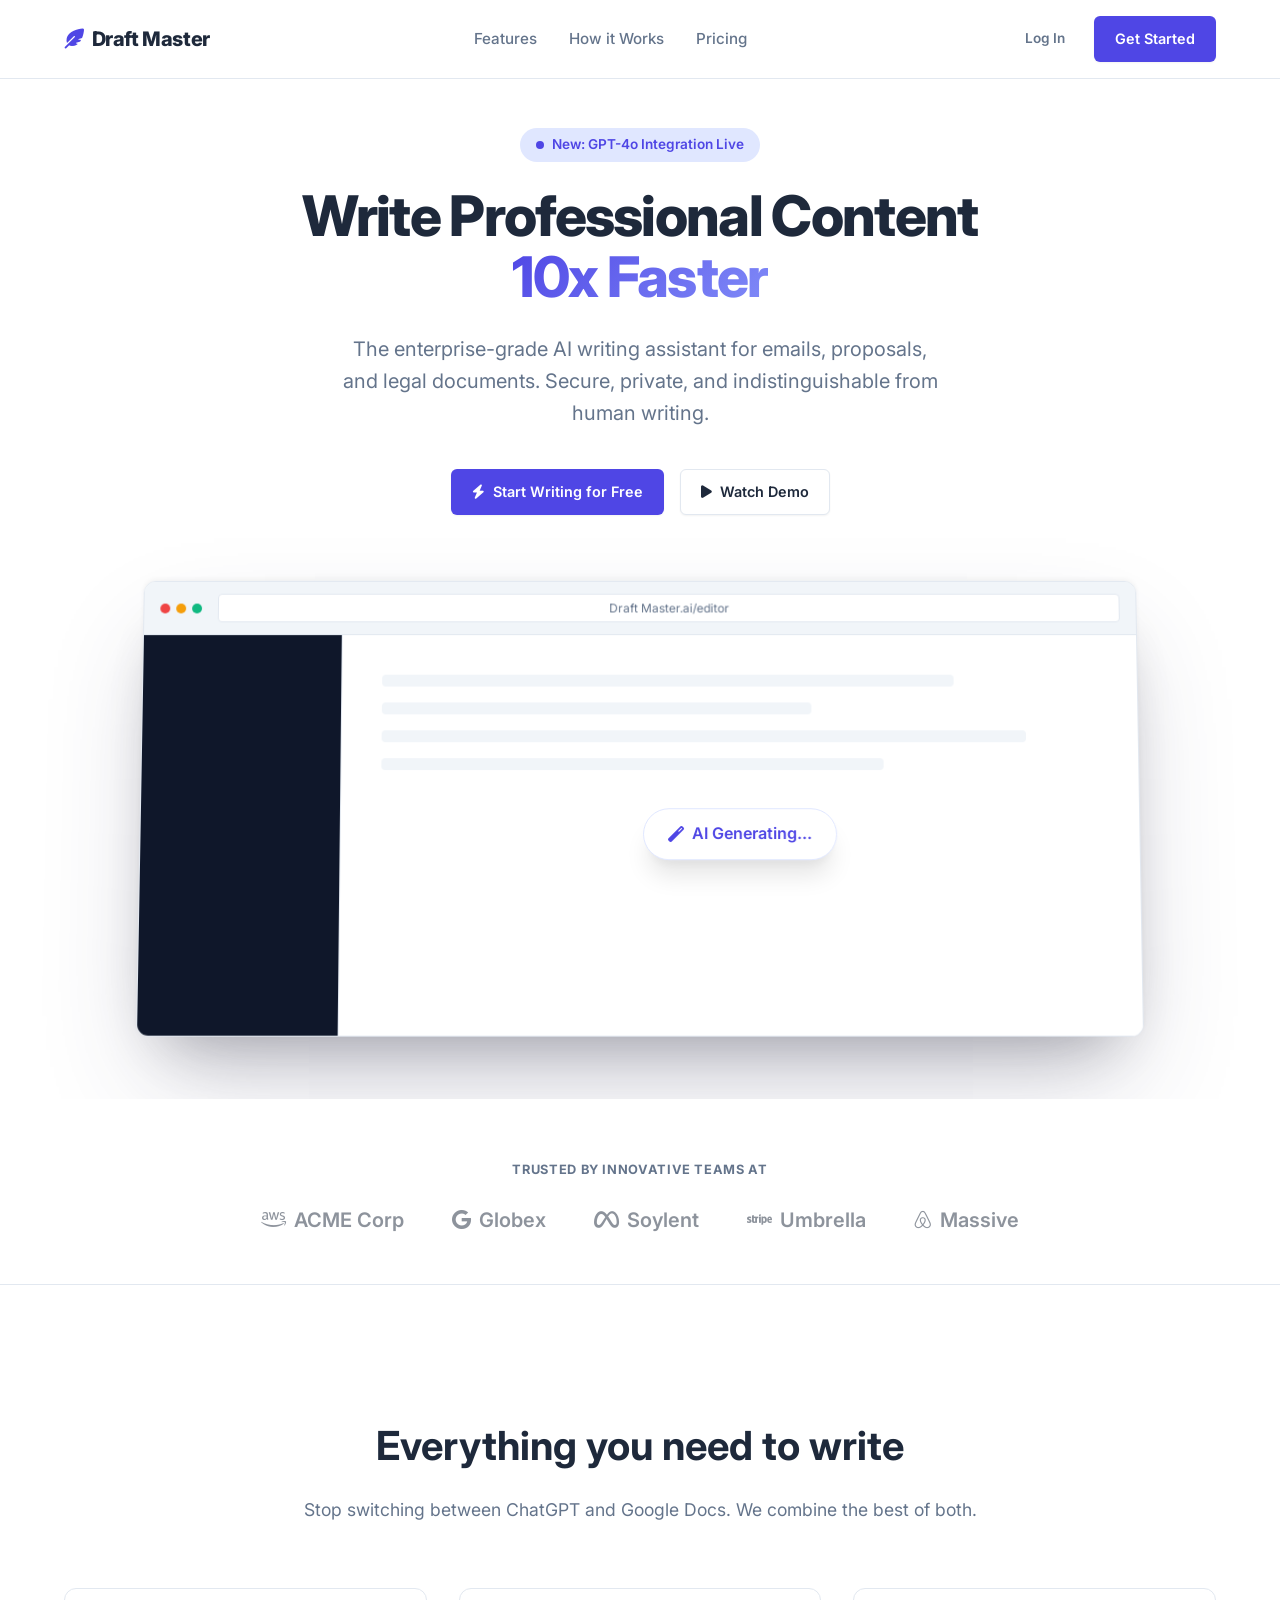
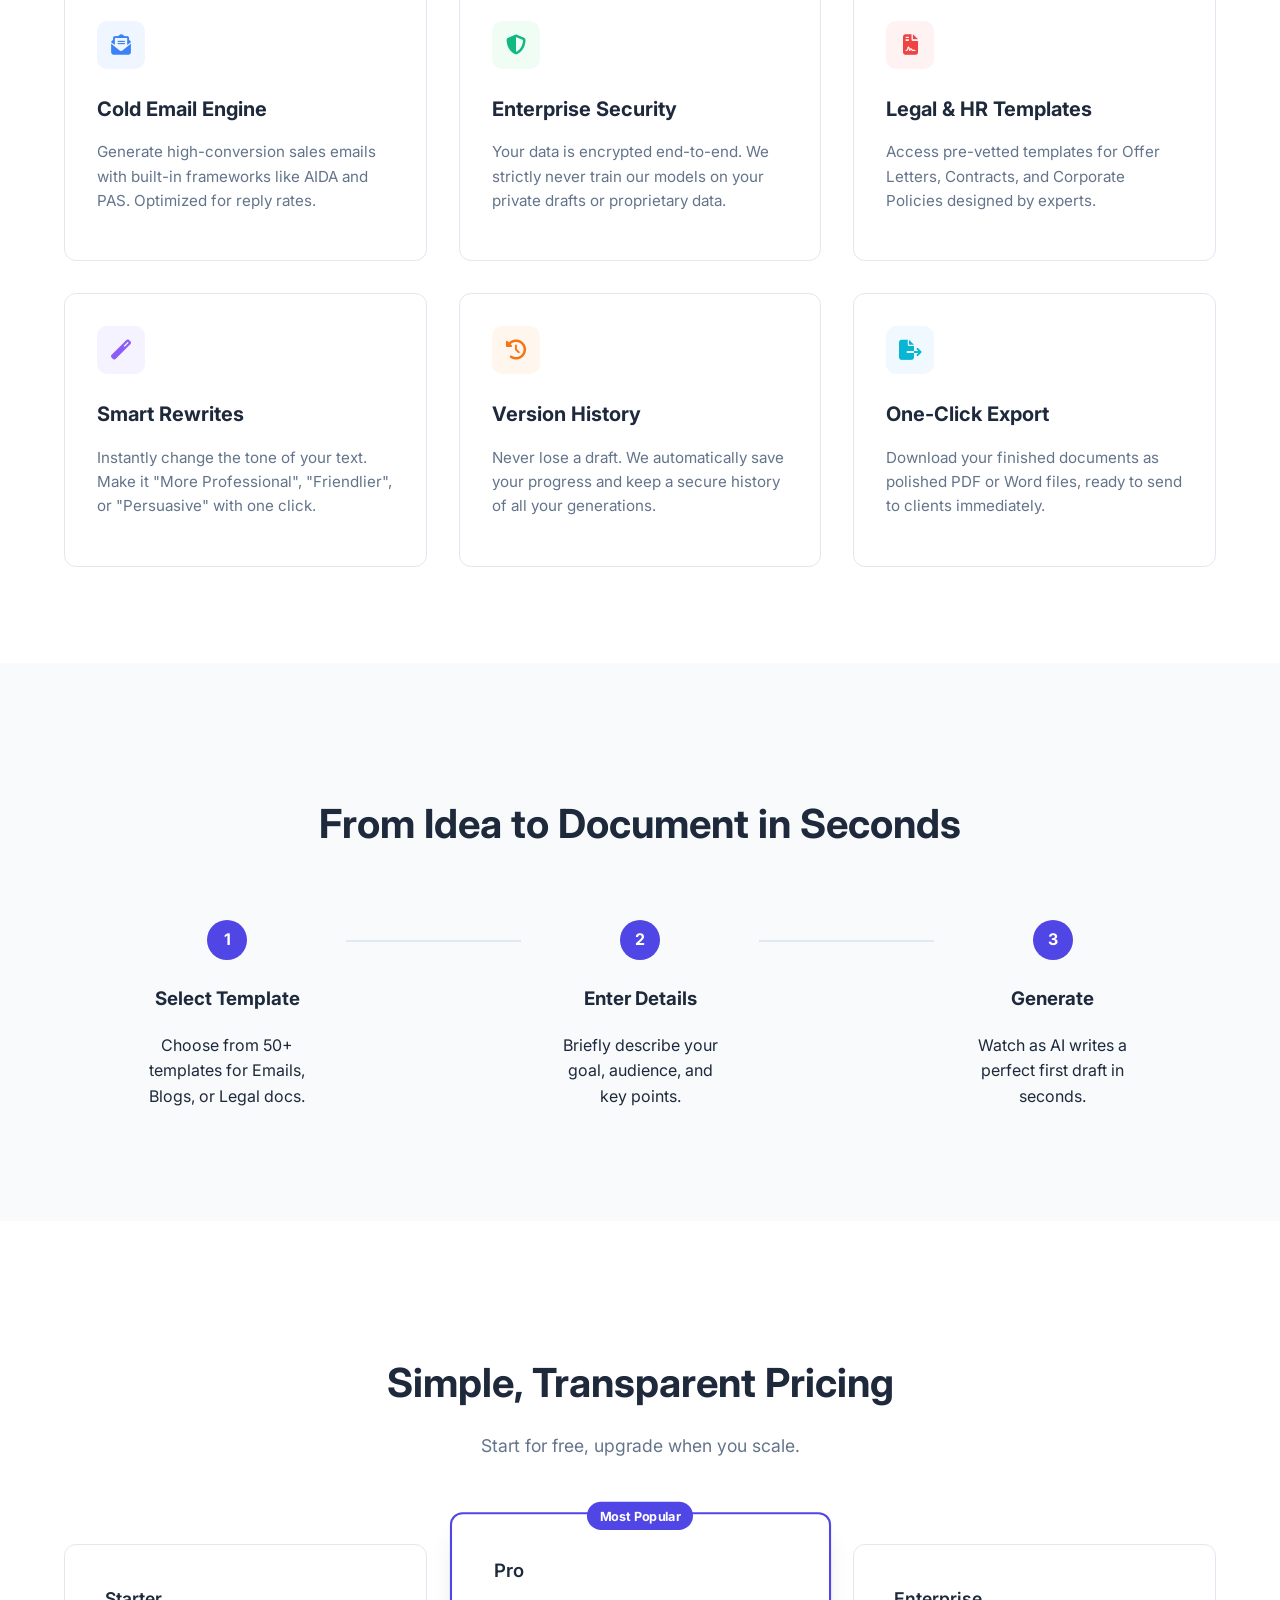
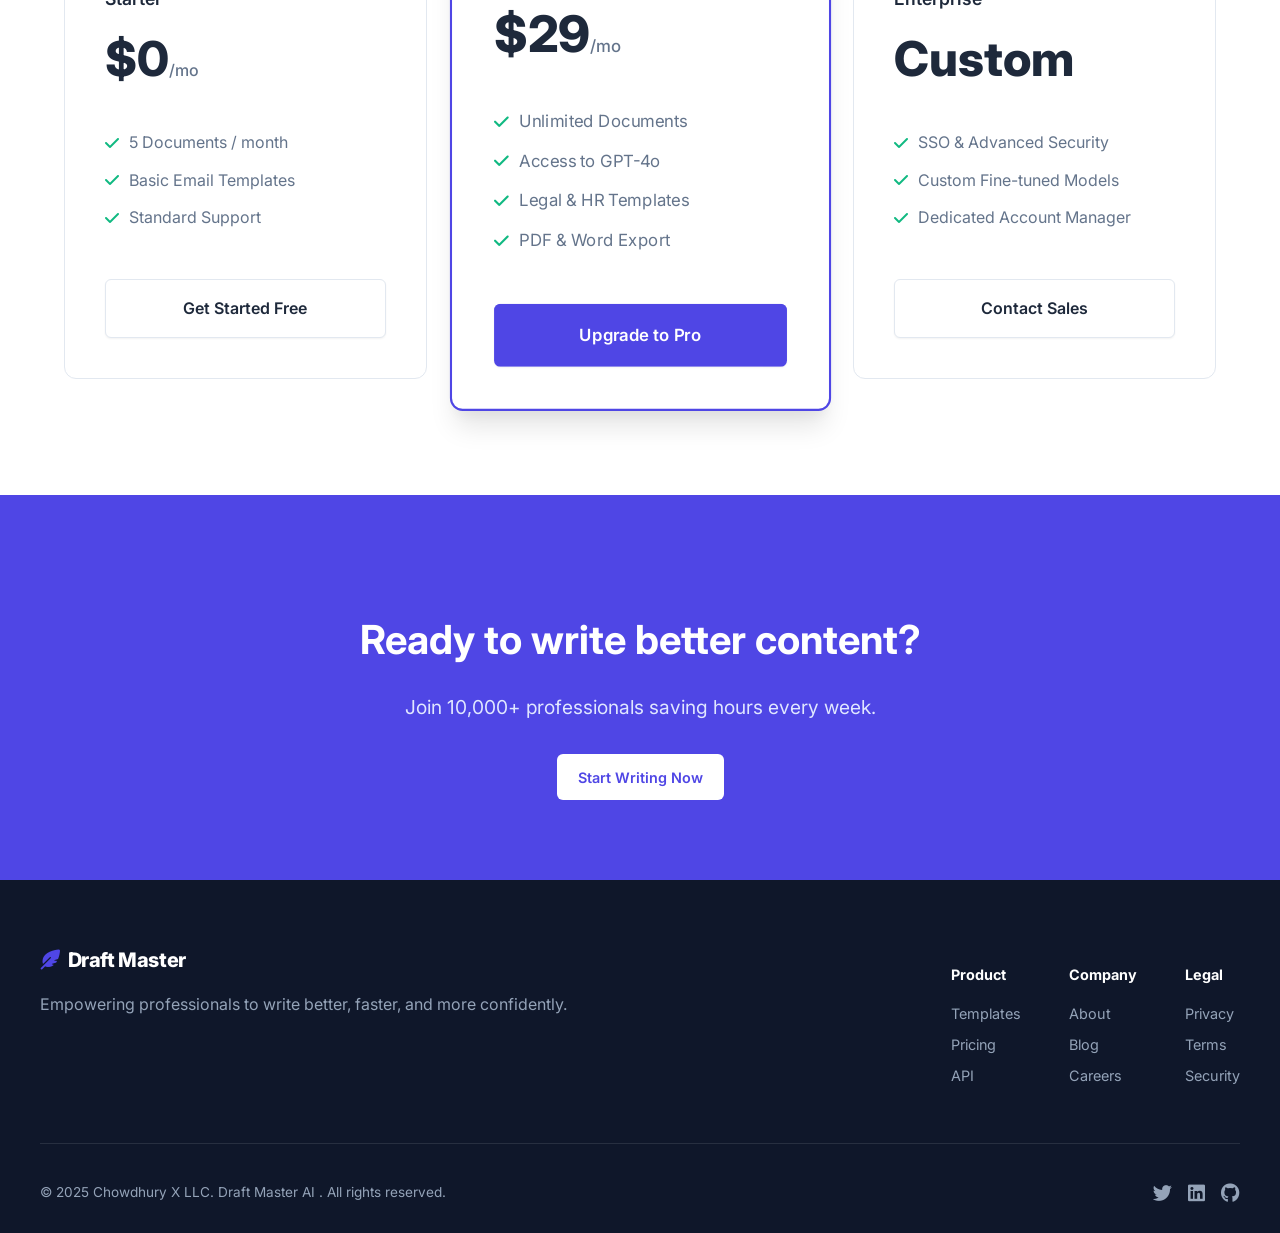
==== templates/index.html @ e2696a57 "intial version" ====
<!DOCTYPE html>
<html lang="en">
<head>
    <meta charset="UTF-8">
    <meta name="viewport" content="width=device-width, initial-scale=1.0">
    <title>Draft Master AI | Enterprise Content Generation</title>
    <!-- Inter Font -->
    <link href="https://fonts.googleapis.com/css2?family=Inter:wght@400;500;600;700;800&display=swap" rel="stylesheet">
    <!-- FontAwesome -->
    <link rel="stylesheet" href="https://cdnjs.cloudflare.com/ajax/libs/font-awesome/6.4.0/css/all.min.css">
    <!-- Custom CSS -->
    <link rel="stylesheet" href="/static/css/style.css">
</head>
<body class="landing-page">
    
    <!-- Navigation -->
    <nav class="landing-nav">
        <div class="nav-container">
            <div class="logo">
                <i class="fas fa-feather-alt"></i> Draft Master
            </div>
            <div class="nav-links hidden-mobile">
                <a href="#features">Features</a>
                <a href="#how-it-works">How it Works</a>
                <a href="#pricing">Pricing</a>
            </div>
            <div class="nav-actions">
                <a href="/login" class="btn btn-ghost">Log In</a>
                <a href="/app" class="btn btn-primary">Get Started</a>
            </div>
        </div>
    </nav>

    <!-- Hero Section -->
    <header class="hero-section">
        <div class="hero-content">
            <div class="hero-badge">
                <span class="badge-dot"></span> New: GPT-4o Integration Live
            </div>
            <h1 class="hero-title">
                Write Professional Content <br>
                <span class="gradient-text">10x Faster</span>
            </h1>
            <p class="hero-subtitle">
                The enterprise-grade AI writing assistant for emails, proposals, and legal documents. Secure, private, and indistinguishable from human writing.
            </p>
            <div class="hero-cta">
                <a href="/app" class="btn btn-primary btn-lg">
                    <i class="fas fa-bolt"></i> Start Writing for Free
                </a>
                <a href="#demo" class="btn btn-secondary btn-lg">
                    <i class="fas fa-play"></i> Watch Demo
                </a>
            </div>
        </div>

        <!-- Simulated Interface Preview -->
        <div class="hero-preview">
            <div class="preview-window">
                <div class="window-header">
                    <div class="dots">
                        <span></span><span></span><span></span>
                    </div>
                    <div class="address-bar">Draft Master.ai/editor</div>
                </div>
                <div class="window-content">
                    <div class="fake-sidebar"></div>
                    <div class="fake-editor">
                        <div class="fake-line width-80"></div>
                        <div class="fake-line width-60"></div>
                        <div class="fake-line width-90"></div>
                        <div class="fake-line width-70"></div>
                        <div class="floating-badge">
                            <i class="fas fa-magic"></i> AI Generating...
                        </div>
                    </div>
                </div>
            </div>
        </div>
    </header>

    <!-- Trusted By -->
    <section class="trusted-section">
        <p>TRUSTED BY INNOVATIVE TEAMS AT</p>
        <div class="logos-grid">
            <span class="logo-item"><i class="fab fa-aws"></i> ACME Corp</span>
            <span class="logo-item"><i class="fab fa-google"></i> Globex</span>
            <span class="logo-item"><i class="fab fa-meta"></i> Soylent</span>
            <span class="logo-item"><i class="fab fa-stripe"></i> Umbrella</span>
            <span class="logo-item"><i class="fab fa-airbnb"></i> Massive</span>
        </div>
    </section>

    <!-- Features Grid -->
    <section id="features" class="features-section">
        <div class="section-header">
            <h2>Everything you need to write</h2>
            <p>Stop switching between ChatGPT and Google Docs. We combine the best of both.</p>
        </div>

        <div class="features-grid">
            <!-- Feature 1 -->
            <div class="feature-card">
                <div class="icon-box blue">
                    <i class="fas fa-envelope-open-text"></i>
                </div>
                <h3>Cold Email Engine</h3>
                <p>Generate high-conversion sales emails with built-in frameworks like AIDA and PAS. Optimized for reply rates.</p>
            </div>

            <!-- Feature 2 -->
            <div class="feature-card">
                <div class="icon-box green">
                    <i class="fas fa-shield-alt"></i>
                </div>
                <h3>Enterprise Security</h3>
                <p>Your data is encrypted end-to-end. We strictly never train our models on your private drafts or proprietary data.</p>
            </div>

            <!-- Feature 3 -->
            <div class="feature-card">
                <div class="icon-box red">
                    <i class="fas fa-file-contract"></i>
                </div>
                <h3>Legal & HR Templates</h3>
                <p>Access pre-vetted templates for Offer Letters, Contracts, and Corporate Policies designed by experts.</p>
            </div>
            
            <!-- Feature 4 -->
            <div class="feature-card">
                <div class="icon-box purple">
                    <i class="fas fa-magic"></i>
                </div>
                <h3>Smart Rewrites</h3>
                <p>Instantly change the tone of your text. Make it "More Professional", "Friendlier", or "Persuasive" with one click.</p>
            </div>

            <!-- Feature 5 -->
            <div class="feature-card">
                <div class="icon-box orange">
                    <i class="fas fa-history"></i>
                </div>
                <h3>Version History</h3>
                <p>Never lose a draft. We automatically save your progress and keep a secure history of all your generations.</p>
            </div>

            <!-- Feature 6 -->
            <div class="feature-card">
                <div class="icon-box teal">
                    <i class="fas fa-file-export"></i>
                </div>
                <h3>One-Click Export</h3>
                <p>Download your finished documents as polished PDF or Word files, ready to send to clients immediately.</p>
            </div>
        </div>
    </section>

    <!-- How It Works / Steps -->
    <section id="how-it-works" class="steps-section">
        <div class="section-header">
            <h2>From Idea to Document in Seconds</h2>
        </div>
        <div class="steps-container">
            <div class="step">
                <div class="step-number">1</div>
                <h3>Select Template</h3>
                <p>Choose from 50+ templates for Emails, Blogs, or Legal docs.</p>
            </div>
            <div class="step-divider"></div>
            <div class="step">
                <div class="step-number">2</div>
                <h3>Enter Details</h3>
                <p>Briefly describe your goal, audience, and key points.</p>
            </div>
            <div class="step-divider"></div>
            <div class="step">
                <div class="step-number">3</div>
                <h3>Generate</h3>
                <p>Watch as AI writes a perfect first draft in seconds.</p>
            </div>
        </div>
    </section>

    <!-- Pricing -->
    <section id="pricing" class="pricing-section">
        <div class="section-header">
            <h2>Simple, Transparent Pricing</h2>
            <p>Start for free, upgrade when you scale.</p>
        </div>
        <div class="pricing-grid">
            <!-- Free Plan -->
            <div class="pricing-card">
                <div class="plan-name">Starter</div>
                <div class="plan-price">$0<span>/mo</span></div>
                <ul class="plan-features">
                    <li><i class="fas fa-check"></i> 5 Documents / month</li>
                    <li><i class="fas fa-check"></i> Basic Email Templates</li>
                    <li><i class="fas fa-check"></i> Standard Support</li>
                </ul>
                <a href="/app" class="btn btn-secondary btn-full">Get Started Free</a>
            </div>

            <!-- Pro Plan -->
            <div class="pricing-card popular">
                <div class="popular-tag">Most Popular</div>
                <div class="plan-name">Pro</div>
                <div class="plan-price">$29<span>/mo</span></div>
                <ul class="plan-features">
                    <li><i class="fas fa-check"></i> Unlimited Documents</li>
                    <li><i class="fas fa-check"></i> Access to GPT-4o</li>
                    <li><i class="fas fa-check"></i> Legal & HR Templates</li>
                    <li><i class="fas fa-check"></i> PDF & Word Export</li>
                </ul>
                <a href="/app" class="btn btn-primary btn-full">Upgrade to Pro</a>
            </div>

            <!-- Enterprise -->
            <div class="pricing-card">
                <div class="plan-name">Enterprise</div>
                <div class="plan-price">Custom</div>
                <ul class="plan-features">
                    <li><i class="fas fa-check"></i> SSO & Advanced Security</li>
                    <li><i class="fas fa-check"></i> Custom Fine-tuned Models</li>
                    <li><i class="fas fa-check"></i> Dedicated Account Manager</li>
                </ul>
                <a href="#" class="btn btn-secondary btn-full">Contact Sales</a>
            </div>
        </div>
    </section>

    <!-- CTA Section -->
    <section class="cta-section">
        <h2>Ready to write better content?</h2>
        <p>Join 10,000+ professionals saving hours every week.</p>
        <a href="/app" class="btn btn-white btn-lg">Start Writing Now</a>
    </section>

    <!-- Footer -->
    <footer class="main-footer">
        <div class="footer-content">
            <div class="footer-brand">
                <div class="logo"><i class="fas fa-feather-alt"></i> Draft Master</div>
                <p>Empowering professionals to write better, faster, and more confidently.</p>
            </div>
            <div class="footer-links">
                <div class="footer-col">
                    <h4>Product</h4>
                    <a href="#">Templates</a>
                    <a href="#">Pricing</a>
                    <a href="#">API</a>
                </div>
                <div class="footer-col">
                    <h4>Company</h4>
                    <a href="#">About</a>
                    <a href="#">Blog</a>
                    <a href="#">Careers</a>
                </div>
                <div class="footer-col">
                    <h4>Legal</h4>
                    <a href="#">Privacy</a>
                    <a href="#">Terms</a>
                    <a href="#">Security</a>
                </div>
            </div>
        </div>
        <div class="footer-bottom">
            <p>&copy; 2025 Chowdhury X LLC. Draft Master AI . All rights reserved.
</p>
            <div class="social-icons">
                <a href="#"><i class="fab fa-twitter"></i></a>
                <a href="#"><i class="fab fa-linkedin"></i></a>
                <a href="#"><i class="fab fa-github"></i></a>
            </div>
        </div>
    </footer>

</body>
</html>
---- static/css/style.css ----
:root {
    /* Premium Palette - Indigo & Slate */
    --primary: #4f46e5;       /* Indigo 600 */
    --primary-hover: #4338ca; /* Indigo 700 */
    --primary-light: #e0e7ff; /* Indigo 100 */
    
    --sidebar-bg: #0f172a;    /* Slate 900 */
    --sidebar-hover: #1e293b; /* Slate 800 */
    --sidebar-text: #94a3b8;  /* Slate 400 */
    --sidebar-active: #ffffff;
    
    --bg-body: #f8fafc;       /* Slate 50 */
    --bg-surface: #ffffff;
    --border: #e2e8f0;        /* Slate 200 */
    
    --text-main: #1e293b;     /* Slate 800 */
    --text-muted: #64748b;    /* Slate 500 */
    
    --success: #10b981;
    --warning: #f59e0b;
    --danger: #ef4444;

    /* Design Tokens */
    --radius-sm: 6px;
    --radius-md: 12px;
    --radius-lg: 20px;
    --shadow-sm: 0 1px 2px 0 rgba(0, 0, 0, 0.05);
    --shadow-md: 0 4px 6px -1px rgba(0, 0, 0, 0.1), 0 2px 4px -1px rgba(0, 0, 0, 0.06);
    --shadow-lg: 0 20px 25px -5px rgba(0, 0, 0, 0.1), 0 10px 10px -5px rgba(0, 0, 0, 0.04);
    --transition: all 0.2s cubic-bezier(0.4, 0, 0.2, 1);
    --font-main: 'Inter', system-ui, -apple-system, sans-serif;
}

* { box-sizing: border-box; }

body {
    margin: 0;
    font-family: var(--font-main);
    background: var(--bg-body);
    color: var(--text-main);
    line-height: 1.6;
    -webkit-font-smoothing: antialiased;
}

/* =========================================
   LANDING PAGE STYLES (NEW)
   ========================================= */

.landing-page {
    background: white;
}

/* Navigation */
.landing-nav {
    position: fixed;
    top: 0;
    width: 100%;
    background: rgba(255, 255, 255, 0.9);
    backdrop-filter: blur(10px);
    z-index: 1000;
    border-bottom: 1px solid var(--border);
}

.nav-container {
    max-width: 1200px;
    margin: 0 auto;
    display: flex;
    justify-content: space-between;
    align-items: center;
    padding: 1rem 1.5rem;
}

.logo {
    font-weight: 800;
    font-size: 1.25rem;
    color: var(--text-main);
    display: flex;
    align-items: center;
    gap: 8px;
    letter-spacing: -0.02em;
}
.logo i { color: var(--primary); }

.nav-links {
    display: flex;
    gap: 2rem;
}

.nav-links a {
    text-decoration: none;
    color: var(--text-muted);
    font-weight: 500;
    font-size: 0.95rem;
    transition: var(--transition);
}

.nav-links a:hover { color: var(--primary); }

.nav-actions { display: flex; gap: 1rem; align-items: center; }

/* Hero Section */
.hero-section {
    padding: 8rem 1.5rem 4rem 1.5rem;
    text-align: center;
    max-width: 1200px;
    margin: 0 auto;
    overflow: hidden;
}

.hero-badge {
    display: inline-flex;
    align-items: center;
    gap: 8px;
    padding: 6px 16px;
    background: #e0e7ff;
    color: var(--primary);
    border-radius: 999px;
    font-size: 0.85rem;
    font-weight: 600;
    margin-bottom: 1.5rem;
}

.badge-dot {
    width: 8px;
    height: 8px;
    background: var(--primary);
    border-radius: 50%;
    animation: pulse 2s infinite;
}

.hero-title {
    font-size: 3.5rem;
    line-height: 1.1;
    font-weight: 800;
    letter-spacing: -0.03em;
    margin: 0 0 1.5rem 0;
    color: var(--text-main);
}

.gradient-text {
    background: linear-gradient(135deg, var(--primary) 0%, #818cf8 100%);
    -webkit-background-clip: text;
    -webkit-text-fill-color: transparent;
}

.hero-subtitle {
    font-size: 1.25rem;
    color: var(--text-muted);
    max-width: 600px;
    margin: 0 auto 2.5rem auto;
}

.hero-cta {
    display: flex;
    justify-content: center;
    gap: 1rem;
    margin-bottom: 4rem;
}

.btn-lg {
    padding: 1rem 2rem;
    font-size: 1.1rem;
}

/* Simulated Window Preview */
.hero-preview {
    perspective: 1000px;
}

.preview-window {
    background: white;
    border-radius: 12px;
    box-shadow: 0 50px 100px -20px rgba(50, 50, 93, 0.25), 
                0 30px 60px -30px rgba(0, 0, 0, 0.3), 
                0 -2px 6px 0px rgba(10, 37, 64, 0.05);
    border: 1px solid var(--border);
    max-width: 1000px;
    margin: 0 auto;
    overflow: hidden;
    transform: rotateX(2deg) translateY(0);
    transition: transform 0.5s ease;
}

.preview-window:hover { transform: rotateX(0deg) translateY(-5px); }

.window-header {
    background: #f1f5f9;
    padding: 12px 16px;
    border-bottom: 1px solid var(--border);
    display: flex;
    align-items: center;
}

.dots { display: flex; gap: 6px; }
.dots span { width: 10px; height: 10px; border-radius: 50%; background: #cbd5e1; }
.dots span:nth-child(1) { background: #ef4444; }
.dots span:nth-child(2) { background: #f59e0b; }
.dots span:nth-child(3) { background: #10b981; }

.address-bar {
    background: white;
    padding: 4px 12px;
    border-radius: 4px;
    font-size: 0.75rem;
    color: var(--text-muted);
    margin-left: 1rem;
    flex: 1;
    text-align: center;
    border: 1px solid #e2e8f0;
}

.window-content {
    height: 400px;
    display: flex;
    background: white;
}

.fake-sidebar {
    width: 200px;
    background: var(--sidebar-bg);
    border-right: 1px solid var(--border);
}

.fake-editor {
    flex: 1;
    padding: 40px;
    position: relative;
    background: #fff;
}

.fake-line {
    height: 12px;
    background: #f1f5f9;
    border-radius: 4px;
    margin-bottom: 16px;
}
.width-80 { width: 80%; }
.width-60 { width: 60%; }
.width-90 { width: 90%; }
.width-70 { width: 70%; }

.floating-badge {
    position: absolute;
    top: 50%;
    left: 50%;
    transform: translate(-50%, -50%);
    background: white;
    padding: 12px 24px;
    border-radius: 50px;
    box-shadow: var(--shadow-lg);
    font-weight: 600;
    color: var(--primary);
    display: flex;
    align-items: center;
    gap: 8px;
    animation: float 3s ease-in-out infinite;
    border: 1px solid var(--primary-light);
}

/* Logos */
.trusted-section {
    padding: 3rem 1.5rem;
    background: white;
    text-align: center;
    border-bottom: 1px solid var(--border);
}

.trusted-section p {
    font-size: 0.8rem;
    font-weight: 700;
    color: var(--text-muted);
    letter-spacing: 0.05em;
    margin-bottom: 1.5rem;
}

.logos-grid {
    display: flex;
    justify-content: center;
    gap: 3rem;
    flex-wrap: wrap;
    opacity: 0.5;
    font-weight: 600;
    font-size: 1.25rem;
    color: var(--text-main);
}
.logo-item { display: flex; align-items: center; gap: 8px; }

/* Features */
.features-section {
    padding: 6rem 1.5rem;
    max-width: 1200px;
    margin: 0 auto;
}

.section-header {
    text-align: center;
    margin-bottom: 4rem;
}
.section-header h2 { font-size: 2.5rem; margin-bottom: 1rem; color: var(--text-main); }
.section-header p { font-size: 1.1rem; color: var(--text-muted); }

.features-grid {
    display: grid;
    grid-template-columns: repeat(auto-fit, minmax(300px, 1fr));
    gap: 2rem;
}

.feature-card {
    padding: 2rem;
    border: 1px solid var(--border);
    border-radius: 12px;
    transition: var(--transition);
}
.feature-card:hover { transform: translateY(-5px); box-shadow: var(--shadow-md); border-color: var(--primary-light); }

.icon-box {
    width: 48px;
    height: 48px;
    border-radius: 10px;
    display: flex;
    align-items: center;
    justify-content: center;
    font-size: 1.25rem;
    margin-bottom: 1.5rem;
}

.blue { background: #eff6ff; color: #3b82f6; }
.green { background: #f0fdf4; color: #10b981; }
.red { background: #fef2f2; color: #ef4444; }
.purple { background: #f5f3ff; color: #8b5cf6; }
.orange { background: #fff7ed; color: #f97316; }
.teal { background: #f0f9ff; color: #06b6d4; }

.feature-card h3 { font-size: 1.25rem; margin-bottom: 0.75rem; color: var(--text-main); }
.feature-card p { color: var(--text-muted); font-size: 0.95rem; }

/* Steps Section */
.steps-section {
    background: #f8fafc;
    padding: 6rem 1.5rem;
    text-align: center;
}
.steps-container {
    max-width: 1000px;
    margin: 0 auto;
    display: flex;
    align-items: flex-start;
    justify-content: center;
    gap: 2rem;
}
.step { flex: 1; position: relative; }
.step-number {
    width: 40px; height: 40px; background: var(--primary); color: white;
    border-radius: 50%; display: flex; align-items: center; justify-content: center;
    font-weight: 700; margin: 0 auto 1.5rem auto;
}
.step-divider {
    height: 2px; background: var(--border); flex: 1; margin-top: 20px;
    display: none; /* Hidden on mobile */
}
@media(min-width: 768px) { .step-divider { display: block; } }

/* Pricing */
.pricing-section {
    padding: 6rem 1.5rem;
    max-width: 1200px;
    margin: 0 auto;
}
.pricing-grid {
    display: grid;
    grid-template-columns: repeat(auto-fit, minmax(300px, 1fr));
    gap: 2rem;
    align-items: center;
}
.pricing-card {
    background: white;
    padding: 2.5rem;
    border: 1px solid var(--border);
    border-radius: 12px;
    position: relative;
}
.pricing-card.popular {
    border: 2px solid var(--primary);
    box-shadow: var(--shadow-lg);
    transform: scale(1.05);
    z-index: 10;
}
.popular-tag {
    position: absolute;
    top: -12px;
    left: 50%;
    transform: translateX(-50%);
    background: var(--primary);
    color: white;
    padding: 4px 12px;
    border-radius: 50px;
    font-size: 0.75rem;
    font-weight: 700;
}
.plan-name { font-size: 1.1rem; font-weight: 600; color: var(--text-main); margin-bottom: 0.5rem; }
.plan-price { font-size: 3rem; font-weight: 800; color: var(--text-main); margin-bottom: 2rem; }
.plan-price span { font-size: 1rem; color: var(--text-muted); font-weight: 500; }
.plan-features { list-style: none; padding: 0; margin: 0 0 2rem 0; text-align: left; }
.plan-features li { margin-bottom: 0.75rem; display: flex; align-items: center; gap: 10px; color: var(--text-muted); }
.plan-features li i { color: var(--success); }

/* CTA */
.cta-section {
    background: var(--primary);
    color: white;
    padding: 5rem 1.5rem;
    text-align: center;
}
.cta-section h2 { font-size: 2.5rem; margin-bottom: 1rem; color: white; }
.cta-section p { color: var(--primary-light); font-size: 1.2rem; margin-bottom: 2rem; }
.btn-white { background: white; color: var(--primary); padding: 1rem 2.5rem; font-weight: 700; font-size: 1.1rem; border-radius: var(--radius-sm); text-decoration: none; display: inline-block; }
.btn-white:hover { background: #f8fafc; transform: translateY(-2px); }

/* Footer */
.main-footer {
    background: #0f172a;
    color: #94a3b8;
    padding: 4rem 1.5rem 1rem 1.5rem;
}
.footer-content {
    max-width: 1200px;
    margin: 0 auto;
    display: flex;
    flex-wrap: wrap;
    justify-content: space-between;
    gap: 3rem;
    margin-bottom: 3rem;
}
.footer-brand .logo { color: white; margin-bottom: 1rem; }
.footer-links { display: flex; gap: 3rem; flex-wrap: wrap; }
.footer-col h4 { color: white; margin-bottom: 1rem; font-size: 0.9rem; }
.footer-col a { display: block; color: #94a3b8; text-decoration: none; margin-bottom: 0.5rem; font-size: 0.9rem; transition: color 0.2s; }
.footer-col a:hover { color: white; }
.footer-bottom {
    max-width: 1200px;
    margin: 0 auto;
    border-top: 1px solid rgba(255,255,255,0.1);
    padding-top: 1.5rem;
    display: flex;
    justify-content: space-between;
    align-items: center;
    font-size: 0.85rem;
}
.social-icons { display: flex; gap: 1rem; }
.social-icons a { color: #94a3b8; font-size: 1.2rem; transition: color 0.2s; }
.social-icons a:hover { color: white; }

/* Responsive adjustments */
@media (max-width: 768px) {
    .hero-title { font-size: 2.5rem; }
    .hero-cta { flex-direction: column; }
    .nav-links { display: none; }
    .steps-container { flex-direction: column; align-items: center; }
    .step { width: 100%; margin-bottom: 2rem; }
    .pricing-card.popular { transform: scale(1); }
}

@keyframes pulse { 0% { opacity: 1; } 50% { opacity: 0.5; } 100% { opacity: 1; } }
@keyframes float { 0% { transform: translate(-50%, -50%); } 50% { transform: translate(-50%, -60%); } 100% { transform: translate(-50%, -50%); } }

/* =========================================
   EXISTING DASHBOARD STYLES (PRESERVED)
   ========================================= */

/* --- Layout --- */
.app-layout {
    display: grid;
    grid-template-columns: 260px 1fr;
    height: 100vh;
    overflow: hidden;
}

/* --- Sidebar --- */
.sidebar {
    background: var(--sidebar-bg);
    color: var(--sidebar-text);
    display: flex;
    flex-direction: column;
    padding: 1.5rem 1rem;
    border-right: 1px solid rgba(255,255,255,0.05);
    z-index: 50;
    transition: transform 0.3s ease;
}

.sidebar-header {
    margin-bottom: 2rem;
    padding: 0 0.75rem;
    font-weight: 700;
    font-size: 1.25rem;
    display: flex;
    align-items: center;
    gap: 12px;
    color: white;
    letter-spacing: -0.025em;
}

.sidebar-nav { flex: 1; overflow-y: auto; }

.menu-category {
    font-size: 0.75rem;
    text-transform: uppercase;
    color: #64748b;
    margin: 1.75rem 0 0.5rem 0.75rem;
    font-weight: 700;
    letter-spacing: 0.05em;
}

.menu-item {
    display: flex;
    align-items: center;
    gap: 12px;
    padding: 0.75rem;
    color: var(--sidebar-text);
    text-decoration: none;
    border-radius: var(--radius-sm);
    margin-bottom: 4px;
    transition: var(--transition);
    border: none;
    background: transparent;
    width: 100%;
    text-align: left;
    cursor: pointer;
    font-size: 0.9rem;
    font-weight: 500;
}

.menu-item:hover {
    background: var(--sidebar-hover);
    color: white;
}

.menu-item.active {
    background: var(--primary);
    color: white;
    box-shadow: 0 4px 12px rgba(79, 70, 229, 0.3);
}

.user-profile {
    margin-top: auto;
    padding: 1rem;
    background: rgba(255,255,255,0.03);
    border-radius: var(--radius-md);
    display: flex;
    align-items: center;
    gap: 12px;
    border: 1px solid rgba(255,255,255,0.05);
}

/* --- Main Content --- */
.main-content {
    display: flex;
    flex-direction: column;
    background: var(--bg-body);
    position: relative;
    overflow: hidden;
    width: 100%;
}

.top-bar {
    height: 64px;
    background: var(--bg-surface);
    border-bottom: 1px solid var(--border);
    display: flex;
    justify-content: space-between;
    align-items: center;
    padding: 0 2rem;
    flex-shrink: 0;
    z-index: 40;
}

.page-title {
    font-weight: 600;
    font-size: 1rem;
    color: var(--text-main);
    display: flex;
    align-items: center;
    gap: 8px;
}

/* --- Workspace --- */
.workspace {
    display: grid;
    grid-template-columns: 380px 1fr;
    height: calc(100vh - 64px);
    overflow: hidden;
    position: relative;
}

/* --- Config Panel (Left) --- */
.config-panel {
    background: var(--bg-surface);
    border-right: 1px solid var(--border);
    padding: 2rem;
    overflow-y: auto;
    display: flex;
    flex-direction: column;
    gap: 1.5rem;
    transition: transform 0.3s ease;
}

/* NEW: Selection Containers */
.selection-container {
    background: #f8fafc;
    border: 1px solid var(--border);
    padding: 1rem;
    border-radius: var(--radius-sm);
    transition: var(--transition);
}

.selection-container:focus-within {
    border-color: var(--primary);
    background: white;
    box-shadow: var(--shadow-sm);
}

.sub-label {
    font-size: 0.75rem;
    font-weight: 700;
    color: var(--text-muted);
    margin-bottom: 0.5rem;
    display: block;
    text-transform: uppercase;
    letter-spacing: 0.05em;
}

.input-wrapper {
    position: relative;
}

.input-icon {
    position: absolute;
    left: 1rem;
    top: 50%;
    transform: translateY(-50%);
    color: var(--text-muted);
    pointer-events: none;
    font-size: 0.9rem;
}

.form-group { display: flex; flex-direction: column; gap: 0.6rem; }

.form-label {
    font-size: 0.75rem;
    font-weight: 700;
    color: var(--text-muted);
    text-transform: uppercase;
    letter-spacing: 0.05em;
}

.input-control {
    width: 100%;
    padding: 0.85rem 1rem;
    border: 1px solid var(--border);
    border-radius: var(--radius-sm);
    font-size: 0.9rem;
    background: white;
    transition: var(--transition);
    font-family: inherit;
    color: var(--text-main);
    appearance: none;
    background-image: url("data:image/svg+xml;charset=US-ASCII,%3Csvg%20xmlns%3D%22http%3A%2F%2Fwww.w3.org%2F2000%2Fsvg%22%20width%3D%22292.4%22%20height%3D%22292.4%22%3E%3Cpath%20fill%3D%22%236b7280%22%20d%3D%22M287%2069.4a17.6%2017.6%200%200%200-13-5.4H18.4c-5%200-9.3%201.8-12.9%205.4A17.6%2017.6%200%200%200%200%2082.2c0%205%201.8%209.3%205.4%2012.9l128%20127.9c3.6%203.6%207.8%205.4%2012.8%205.4s9.2-1.8%2012.8-5.4L287%2095c3.5-3.5%205.4-7.8%205.4-12.8%200-5-1.9-9.2-5.5-12.8z%22%2F%3E%3C%2Fsvg%3E");
    background-repeat: no-repeat;
    background-position: right 1rem center;
    background-size: 0.65em auto;
}

.input-control.with-icon {
    padding-left: 2.75rem;
}

.input-control:hover { border-color: #cbd5e1; }
.input-control:focus {
    outline: none;
    border-color: var(--primary);
    box-shadow: 0 0 0 4px var(--primary-light);
}

textarea.input-control { 
    resize: vertical; 
    min-height: 120px; 
    line-height: 1.5;
    background-image: none; 
}

/* --- Editor Area (Right) --- */
.editor-area {
    background: #f1f5f9;
    padding: 3rem;
    overflow-y: auto;
    display: flex;
    justify-content: center;
    align-items: flex-start;
}

.paper {
    width: 100%;
    max-width: 850px;
    background: white;
    min-height: 1000px;
    padding: 5rem;
    box-shadow: var(--shadow-lg);
    border-radius: 4px;
    display: flex;
    flex-direction: column;
    position: relative;
}

/* Toolbar inside Paper */
.paper-toolbar {
    position: sticky;
    top: 0;
    margin: -3rem -5rem 2rem -5rem;
    padding: 1rem 5rem;
    background: rgba(255,255,255,0.95);
    backdrop-filter: blur(8px);
    border-bottom: 1px solid var(--border);
    display: flex;
    gap: 0.75rem;
    z-index: 10;
}

.paper-textarea {
    flex: 1;
    border: none;
    resize: none;
    outline: none;
    font-family: 'Georgia', serif;
    font-size: 1.2rem;
    line-height: 1.8;
    color: #1e293b;
    background: transparent;
}

/* Buttons */
.btn {
    display: inline-flex;
    align-items: center;
    justify-content: center;
    gap: 0.5rem;
    padding: 0.65rem 1.25rem;
    border-radius: var(--radius-sm);
    font-weight: 600;
    cursor: pointer;
    border: 1px solid transparent;
    transition: var(--transition);
    font-size: 0.9rem;
    white-space: nowrap;
    text-decoration: none;
}

.btn-primary {
    background: var(--primary);
    color: white;
    box-shadow: var(--shadow-sm);
}
.btn-primary:hover { 
    background: var(--primary-hover); 
    box-shadow: var(--shadow-md); 
    transform: translateY(-1px);
}
.btn-primary:disabled { opacity: 0.7; cursor: wait; }

.btn-secondary {
    background: white;
    border-color: var(--border);
    color: var(--text-main);
    box-shadow: var(--shadow-sm);
}
.btn-secondary:hover { 
    background: #f8fafc; 
    border-color: #cbd5e1; 
    transform: translateY(-1px);
}

.btn-ghost {
    background: transparent;
    color: var(--text-muted);
    padding: 0.5rem 0.75rem;
    font-size: 0.85rem;
}
.btn-ghost:hover { background: var(--bg-body); color: var(--primary); }

.btn-full { width: 100%; padding: 1rem; font-size: 1rem; margin-top: 1rem; }

/* History Grid */
.history-grid {
    display: grid;
    grid-template-columns: repeat(auto-fill, minmax(300px, 1fr));
    gap: 1.5rem;
    padding: 2rem;
}

.draft-card {
    background: white;
    border: 1px solid var(--border);
    border-radius: var(--radius-md);
    padding: 1.5rem;
    transition: var(--transition);
    cursor: pointer;
    display: flex;
    flex-direction: column;
    gap: 1rem;
    box-shadow: var(--shadow-sm);
}
.draft-card:hover { 
    transform: translateY(-4px); 
    box-shadow: var(--shadow-md); 
    border-color: var(--primary); 
}

/* Utilities */
.hidden { display: none !important; }
.pulse-border { animation: pulse-glow 2s infinite; border-color: var(--primary); }
.mobile-only { display: none !important; }

/* --- Responsive & Mobile --- */
@media (max-width: 1024px) {
    .workspace { grid-template-columns: 320px 1fr; }
    .paper { padding: 3rem; }
}

@media (max-width: 768px) {
    .app-layout { grid-template-columns: 1fr; }
    
    .mobile-only { display: inline-flex !important; }
    .desktop-only { display: none !important; }

    .top-bar { padding: 0 1rem; gap: 0.5rem; }
    .page-title { font-size: 0.9rem; }
    
    .sidebar {
        position: fixed;
        inset: 0;
        width: 85%;
        max-width: 300px;
        transform: translateX(-100%);
        box-shadow: 20px 0 50px rgba(0,0,0,0.3);
    }
    .sidebar.open { transform: translateX(0); }

    .workspace { grid-template-columns: 1fr; }

    .config-panel {
        position: absolute;
        inset: 0;
        z-index: 60;
        transform: translateY(100%);
        border-right: none;
    }
    .config-panel.mobile-visible { transform: translateY(0); }

    .editor-area { padding: 0; }
    .paper {
        margin: 0;
        border: none;
        border-radius: 0;
        min-height: 100vh;
        padding: 5rem 1.5rem 2rem 1.5rem;
    }
    .paper-toolbar {
        margin: -4rem -1.5rem 1rem -1.5rem;
        padding: 0.5rem 1rem;
        width: calc(100% + 3rem);
    }
}

@keyframes pulse-glow { 
    0% { box-shadow: 0 0 0 0 rgba(79, 70, 229, 0.4); } 
    70% { box-shadow: 0 0 0 10px rgba(79, 70, 229, 0); } 
    100% { box-shadow: 0 0 0 0 rgba(79, 70, 229, 0); } 
}
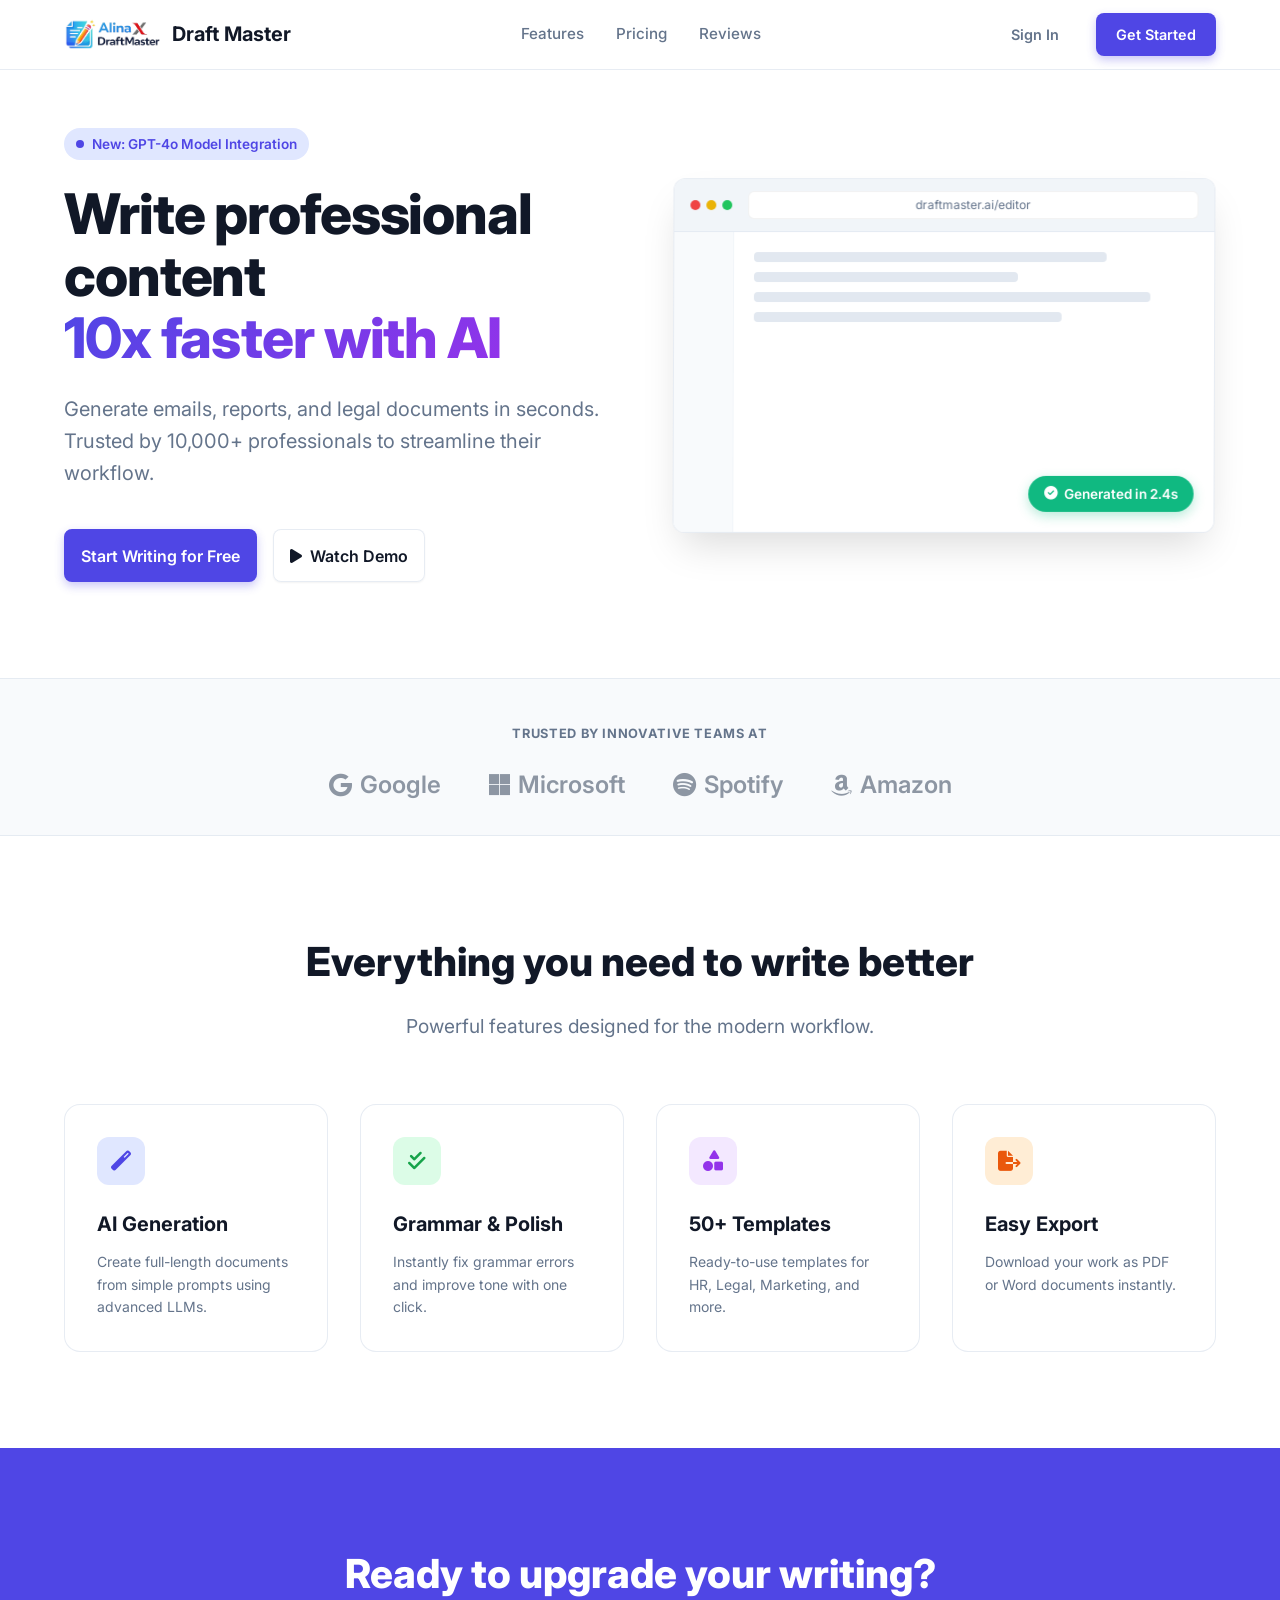
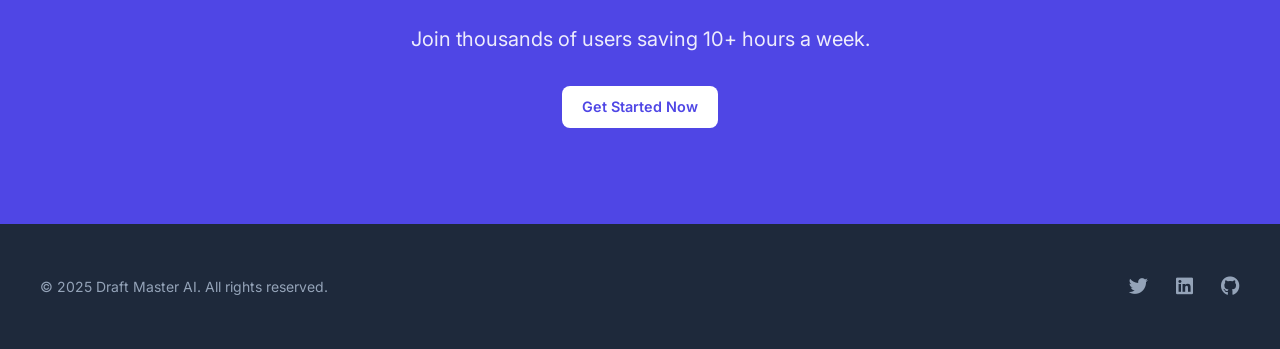
==== commit 4fd467e8: "updated UI/UX and login page" ====
--- a/templates/index.html
+++ b/templates/index.html
@@ -3,65 +3,59 @@
 <head>
     <meta charset="UTF-8">
     <meta name="viewport" content="width=device-width, initial-scale=1.0">
-    <title>Draft Master AI | Enterprise Content Generation</title>
-    <!-- Inter Font -->
+    <title>Draft Master AI - Write 10x Faster</title>
     <link href="https://fonts.googleapis.com/css2?family=Inter:wght@400;500;600;700;800&display=swap" rel="stylesheet">
-    <!-- FontAwesome -->
     <link rel="stylesheet" href="https://cdnjs.cloudflare.com/ajax/libs/font-awesome/6.4.0/css/all.min.css">
-    <!-- Custom CSS -->
     <link rel="stylesheet" href="/static/css/style.css">
 </head>
 <body class="landing-page">
-    
+
     <!-- Navigation -->
     <nav class="landing-nav">
         <div class="nav-container">
-            <div class="logo">
-                <i class="fas fa-feather-alt"></i> Draft Master
-            </div>
-            <div class="nav-links hidden-mobile">
+            <!-- Updated Logo: Changed from .jpeg to .png to match dashboard -->
+            <a href="/" class="logo">
+                <img src="/static/logo.png" alt="Draft Master Logo" style="height: 32px; border-radius: 6px;">
+                Draft Master
+            </a>
+            <div class="nav-links">
                 <a href="#features">Features</a>
-                <a href="#how-it-works">How it Works</a>
                 <a href="#pricing">Pricing</a>
+                <a href="#testimonials">Reviews</a>
             </div>
             <div class="nav-actions">
-                <a href="/login" class="btn btn-ghost">Log In</a>
-                <a href="/app" class="btn btn-primary">Get Started</a>
+                <a href="/login" class="btn btn-ghost">Sign In</a>
+                <a href="/signup" class="btn btn-primary">Get Started</a>
             </div>
         </div>
     </nav>
 
     <!-- Hero Section -->
-    <header class="hero-section">
+    <section class="hero-section">
         <div class="hero-content">
             <div class="hero-badge">
-                <span class="badge-dot"></span> New: GPT-4o Integration Live
+                <span class="badge-dot"></span>
+                <span>New: GPT-4o Model Integration</span>
             </div>
             <h1 class="hero-title">
-                Write Professional Content <br>
-                <span class="gradient-text">10x Faster</span>
+                Write professional content <br>
+                <span class="gradient-text">10x faster with AI</span>
             </h1>
             <p class="hero-subtitle">
-                The enterprise-grade AI writing assistant for emails, proposals, and legal documents. Secure, private, and indistinguishable from human writing.
+                Generate emails, reports, and legal documents in seconds. 
+                Trusted by 10,000+ professionals to streamline their workflow.
             </p>
             <div class="hero-cta">
-                <a href="/app" class="btn btn-primary btn-lg">
-                    <i class="fas fa-bolt"></i> Start Writing for Free
-                </a>
-                <a href="#demo" class="btn btn-secondary btn-lg">
-                    <i class="fas fa-play"></i> Watch Demo
-                </a>
+                <a href="/signup" class="btn btn-primary btn-lg">Start Writing for Free</a>
+                <a href="#" class="btn btn-outline btn-lg"><i class="fas fa-play"></i> Watch Demo</a>
             </div>
         </div>
 
-        <!-- Simulated Interface Preview -->
         <div class="hero-preview">
             <div class="preview-window">
                 <div class="window-header">
-                    <div class="dots">
-                        <span></span><span></span><span></span>
-                    </div>
-                    <div class="address-bar">Draft Master.ai/editor</div>
+                    <div class="dots"><span></span><span></span><span></span></div>
+                    <div class="address-bar">draftmaster.ai/editor</div>
                 </div>
                 <div class="window-content">
                     <div class="fake-sidebar"></div>
@@ -71,201 +65,65 @@
                         <div class="fake-line width-90"></div>
                         <div class="fake-line width-70"></div>
                         <div class="floating-badge">
-                            <i class="fas fa-magic"></i> AI Generating...
+                            <i class="fas fa-check-circle"></i> Generated in 2.4s
                         </div>
                     </div>
                 </div>
             </div>
         </div>
-    </header>
+    </section>
 
     <!-- Trusted By -->
     <section class="trusted-section">
         <p>TRUSTED BY INNOVATIVE TEAMS AT</p>
         <div class="logos-grid">
-            <span class="logo-item"><i class="fab fa-aws"></i> ACME Corp</span>
-            <span class="logo-item"><i class="fab fa-google"></i> Globex</span>
-            <span class="logo-item"><i class="fab fa-meta"></i> Soylent</span>
-            <span class="logo-item"><i class="fab fa-stripe"></i> Umbrella</span>
-            <span class="logo-item"><i class="fab fa-airbnb"></i> Massive</span>
+            <div class="logo-item"><i class="fab fa-google"></i> Google</div>
+            <div class="logo-item"><i class="fab fa-microsoft"></i> Microsoft</div>
+            <div class="logo-item"><i class="fab fa-spotify"></i> Spotify</div>
+            <div class="logo-item"><i class="fab fa-amazon"></i> Amazon</div>
         </div>
     </section>
 
-    <!-- Features Grid -->
-    <section id="features" class="features-section">
+    <!-- Features -->
+    <section class="features-section" id="features">
         <div class="section-header">
-            <h2>Everything you need to write</h2>
-            <p>Stop switching between ChatGPT and Google Docs. We combine the best of both.</p>
+            <h2>Everything you need to write better</h2>
+            <p>Powerful features designed for the modern workflow.</p>
         </div>
-
         <div class="features-grid">
-            <!-- Feature 1 -->
             <div class="feature-card">
-                <div class="icon-box blue">
-                    <i class="fas fa-envelope-open-text"></i>
-                </div>
-                <h3>Cold Email Engine</h3>
-                <p>Generate high-conversion sales emails with built-in frameworks like AIDA and PAS. Optimized for reply rates.</p>
+                <div class="icon-box blue"><i class="fas fa-magic"></i></div>
+                <h3>AI Generation</h3>
+                <p>Create full-length documents from simple prompts using advanced LLMs.</p>
             </div>
-
-            <!-- Feature 2 -->
             <div class="feature-card">
-                <div class="icon-box green">
-                    <i class="fas fa-shield-alt"></i>
-                </div>
-                <h3>Enterprise Security</h3>
-                <p>Your data is encrypted end-to-end. We strictly never train our models on your private drafts or proprietary data.</p>
+                <div class="icon-box green"><i class="fas fa-check-double"></i></div>
+                <h3>Grammar & Polish</h3>
+                <p>Instantly fix grammar errors and improve tone with one click.</p>
             </div>
-
-            <!-- Feature 3 -->
             <div class="feature-card">
-                <div class="icon-box red">
-                    <i class="fas fa-file-contract"></i>
-                </div>
-                <h3>Legal & HR Templates</h3>
-                <p>Access pre-vetted templates for Offer Letters, Contracts, and Corporate Policies designed by experts.</p>
+                <div class="icon-box purple"><i class="fas fa-shapes"></i></div>
+                <h3>50+ Templates</h3>
+                <p>Ready-to-use templates for HR, Legal, Marketing, and more.</p>
             </div>
-            
-            <!-- Feature 4 -->
             <div class="feature-card">
-                <div class="icon-box purple">
-                    <i class="fas fa-magic"></i>
-                </div>
-                <h3>Smart Rewrites</h3>
-                <p>Instantly change the tone of your text. Make it "More Professional", "Friendlier", or "Persuasive" with one click.</p>
-            </div>
-
-            <!-- Feature 5 -->
-            <div class="feature-card">
-                <div class="icon-box orange">
-                    <i class="fas fa-history"></i>
-                </div>
-                <h3>Version History</h3>
-                <p>Never lose a draft. We automatically save your progress and keep a secure history of all your generations.</p>
-            </div>
-
-            <!-- Feature 6 -->
-            <div class="feature-card">
-                <div class="icon-box teal">
-                    <i class="fas fa-file-export"></i>
-                </div>
-                <h3>One-Click Export</h3>
-                <p>Download your finished documents as polished PDF or Word files, ready to send to clients immediately.</p>
+                <div class="icon-box orange"><i class="fas fa-file-export"></i></div>
+                <h3>Easy Export</h3>
+                <p>Download your work as PDF or Word documents instantly.</p>
             </div>
         </div>
     </section>
 
-    <!-- How It Works / Steps -->
-    <section id="how-it-works" class="steps-section">
-        <div class="section-header">
-            <h2>From Idea to Document in Seconds</h2>
-        </div>
-        <div class="steps-container">
-            <div class="step">
-                <div class="step-number">1</div>
-                <h3>Select Template</h3>
-                <p>Choose from 50+ templates for Emails, Blogs, or Legal docs.</p>
-            </div>
-            <div class="step-divider"></div>
-            <div class="step">
-                <div class="step-number">2</div>
-                <h3>Enter Details</h3>
-                <p>Briefly describe your goal, audience, and key points.</p>
-            </div>
-            <div class="step-divider"></div>
-            <div class="step">
-                <div class="step-number">3</div>
-                <h3>Generate</h3>
-                <p>Watch as AI writes a perfect first draft in seconds.</p>
-            </div>
-        </div>
+    <!-- CTA -->
+    <section class="cta-section">
+        <h2>Ready to upgrade your writing?</h2>
+        <p>Join thousands of users saving 10+ hours a week.</p>
+        <a href="/signup" class="btn btn-white">Get Started Now</a>
     </section>
 
-    <!-- Pricing -->
-    <section id="pricing" class="pricing-section">
-        <div class="section-header">
-            <h2>Simple, Transparent Pricing</h2>
-            <p>Start for free, upgrade when you scale.</p>
-        </div>
-        <div class="pricing-grid">
-            <!-- Free Plan -->
-            <div class="pricing-card">
-                <div class="plan-name">Starter</div>
-                <div class="plan-price">$0<span>/mo</span></div>
-                <ul class="plan-features">
-                    <li><i class="fas fa-check"></i> 5 Documents / month</li>
-                    <li><i class="fas fa-check"></i> Basic Email Templates</li>
-                    <li><i class="fas fa-check"></i> Standard Support</li>
-                </ul>
-                <a href="/app" class="btn btn-secondary btn-full">Get Started Free</a>
-            </div>
-
-            <!-- Pro Plan -->
-            <div class="pricing-card popular">
-                <div class="popular-tag">Most Popular</div>
-                <div class="plan-name">Pro</div>
-                <div class="plan-price">$29<span>/mo</span></div>
-                <ul class="plan-features">
-                    <li><i class="fas fa-check"></i> Unlimited Documents</li>
-                    <li><i class="fas fa-check"></i> Access to GPT-4o</li>
-                    <li><i class="fas fa-check"></i> Legal & HR Templates</li>
-                    <li><i class="fas fa-check"></i> PDF & Word Export</li>
-                </ul>
-                <a href="/app" class="btn btn-primary btn-full">Upgrade to Pro</a>
-            </div>
-
-            <!-- Enterprise -->
-            <div class="pricing-card">
-                <div class="plan-name">Enterprise</div>
-                <div class="plan-price">Custom</div>
-                <ul class="plan-features">
-                    <li><i class="fas fa-check"></i> SSO & Advanced Security</li>
-                    <li><i class="fas fa-check"></i> Custom Fine-tuned Models</li>
-                    <li><i class="fas fa-check"></i> Dedicated Account Manager</li>
-                </ul>
-                <a href="#" class="btn btn-secondary btn-full">Contact Sales</a>
-            </div>
-        </div>
-    </section>
-
-    <!-- CTA Section -->
-    <section class="cta-section">
-        <h2>Ready to write better content?</h2>
-        <p>Join 10,000+ professionals saving hours every week.</p>
-        <a href="/app" class="btn btn-white btn-lg">Start Writing Now</a>
-    </section>
-
-    <!-- Footer -->
     <footer class="main-footer">
-        <div class="footer-content">
-            <div class="footer-brand">
-                <div class="logo"><i class="fas fa-feather-alt"></i> Draft Master</div>
-                <p>Empowering professionals to write better, faster, and more confidently.</p>
-            </div>
-            <div class="footer-links">
-                <div class="footer-col">
-                    <h4>Product</h4>
-                    <a href="#">Templates</a>
-                    <a href="#">Pricing</a>
-                    <a href="#">API</a>
-                </div>
-                <div class="footer-col">
-                    <h4>Company</h4>
-                    <a href="#">About</a>
-                    <a href="#">Blog</a>
-                    <a href="#">Careers</a>
-                </div>
-                <div class="footer-col">
-                    <h4>Legal</h4>
-                    <a href="#">Privacy</a>
-                    <a href="#">Terms</a>
-                    <a href="#">Security</a>
-                </div>
-            </div>
-        </div>
         <div class="footer-bottom">
-            <p>&copy; 2025 Chowdhury X LLC. Draft Master AI . All rights reserved.
-</p>
+            <span>&copy; 2025 Draft Master AI. All rights reserved.</span>
             <div class="social-icons">
                 <a href="#"><i class="fab fa-twitter"></i></a>
                 <a href="#"><i class="fab fa-linkedin"></i></a>
--- a/static/css/style.css
+++ b/static/css/style.css
@@ -1,144 +1,172 @@
 :root {
-    /* Premium Palette - Indigo & Slate */
+    /* Brand Colors */
     --primary: #4f46e5;       /* Indigo 600 */
-    --primary-hover: #4338ca; /* Indigo 700 */
-    --primary-light: #e0e7ff; /* Indigo 100 */
+    --primary-hover: #4338ca;
+    --primary-subtle: #e0e7ff;
     
-    --sidebar-bg: #0f172a;    /* Slate 900 */
-    --sidebar-hover: #1e293b; /* Slate 800 */
-    --sidebar-text: #94a3b8;  /* Slate 400 */
-    --sidebar-active: #ffffff;
+    /* Neutral / Surface Colors */
+    --bg-app: #f8fafc;
+    --bg-paper: #ffffff;
+    --bg-sidebar-glass: rgba(15, 23, 42, 0.75);
+    --bg-surface-glass: rgba(255, 255, 255, 0.65);
     
-    --bg-body: #f8fafc;       /* Slate 50 */
-    --bg-surface: #ffffff;
-    --border: #e2e8f0;        /* Slate 200 */
+    /* Text Colors */
+    --text-main: #111827;     /* Gray 900 */
+    --text-muted: #64748b;    /* Slate 500 */
+    --text-sidebar: #94a3b8;
+    --text-sidebar-hover: #ffffff;
+
+    /* Borders & Shadows */
+    --border: rgba(226, 232, 240, 0.8);
+    --border-light: rgba(255, 255, 255, 0.1);
+    --border-focus: #6366f1;
     
-    --text-main: #1e293b;     /* Slate 800 */
-    --text-muted: #64748b;    /* Slate 500 */
-    
-    --success: #10b981;
-    --warning: #f59e0b;
-    --danger: #ef4444;
-
-    /* Design Tokens */
-    --radius-sm: 6px;
-    --radius-md: 12px;
-    --radius-lg: 20px;
+    /* Modern Shadows */
     --shadow-sm: 0 1px 2px 0 rgba(0, 0, 0, 0.05);
-    --shadow-md: 0 4px 6px -1px rgba(0, 0, 0, 0.1), 0 2px 4px -1px rgba(0, 0, 0, 0.06);
-    --shadow-lg: 0 20px 25px -5px rgba(0, 0, 0, 0.1), 0 10px 10px -5px rgba(0, 0, 0, 0.04);
-    --transition: all 0.2s cubic-bezier(0.4, 0, 0.2, 1);
-    --font-main: 'Inter', system-ui, -apple-system, sans-serif;
+    --shadow-md: 0 4px 6px -1px rgba(0, 0, 0, 0.1);
+    --shadow-lg: 0 10px 15px -3px rgba(0, 0, 0, 0.1);
+    --shadow-glass: 0 8px 32px 0 rgba(31, 38, 135, 0.07);
+    --shadow-paper: 0 25px 50px -12px rgba(0, 0, 0, 0.15);
+
+    /* Spacing */
+    --header-height: 64px;
+    --container-width: 1200px;
 }
 
 * { box-sizing: border-box; }
+
+/* Custom Scrollbar */
+::-webkit-scrollbar { width: 8px; height: 8px; }
+::-webkit-scrollbar-track { background: transparent; }
+::-webkit-scrollbar-thumb { background: rgba(148, 163, 184, 0.5); border-radius: 4px; }
+::-webkit-scrollbar-thumb:hover { background: rgba(148, 163, 184, 0.8); }
 
 body {
     margin: 0;
-    font-family: var(--font-main);
-    background: var(--bg-body);
+    font-family: 'Inter', system-ui, -apple-system, sans-serif;
     color: var(--text-main);
-    line-height: 1.6;
+    font-size: 14px;
+    line-height: 1.5;
     -webkit-font-smoothing: antialiased;
 }
 
+/* --- BACKGROUNDS LOGIC --- */
+/* Dashboard (Default) Background: Dark Radial */
+body:not(.landing-page):not(.auth-page) {
+    background: radial-gradient(at 0% 0%, hsla(253,16%,7%,1) 0, transparent 50%), 
+                radial-gradient(at 50% 0%, hsla(225,39%,30%,1) 0, transparent 50%), 
+                radial-gradient(at 100% 0%, hsla(339,49%,30%,1) 0, transparent 50%);
+    background-color: #0f172a; 
+    height: 100vh;
+    overflow: hidden; 
+}
+
+/* Landing Page Background: White/Light */
+body.landing-page {
+    background: #ffffff;
+    overflow-y: auto !important;
+    height: auto !important;
+}
+
+/* Auth Page Background: Light Radial */
+body.auth-page {
+    display: flex;
+    align-items: center;
+    justify-content: center;
+    min-height: 100vh;
+    background: radial-gradient(circle at top right, #e0e7ff, #f3f4f6 50%, #dbeafe 100%);
+    padding: 1.5rem;
+}
+
 /* =========================================
-   LANDING PAGE STYLES (NEW)
+   1. LANDING PAGE STYLES
    ========================================= */
 
-.landing-page {
-    background: white;
-}
-
-/* Navigation */
 .landing-nav {
     position: fixed;
     top: 0;
     width: 100%;
     background: rgba(255, 255, 255, 0.9);
-    backdrop-filter: blur(10px);
+    backdrop-filter: blur(12px);
+    border-bottom: 1px solid var(--border);
     z-index: 1000;
-    border-bottom: 1px solid var(--border);
+    height: 70px;
+    display: flex;
+    align-items: center;
 }
 
 .nav-container {
-    max-width: 1200px;
+    width: 100%;
+    max-width: var(--container-width);
     margin: 0 auto;
+    padding: 0 1.5rem;
     display: flex;
     justify-content: space-between;
     align-items: center;
-    padding: 1rem 1.5rem;
-}
-
-.logo {
-    font-weight: 800;
+}
+
+.nav-container .logo {
+    display: flex;
+    align-items: center;
+    gap: 10px;
+    font-weight: 700;
     font-size: 1.25rem;
     color: var(--text-main);
-    display: flex;
-    align-items: center;
-    gap: 8px;
-    letter-spacing: -0.02em;
-}
-.logo i { color: var(--primary); }
-
-.nav-links {
-    display: flex;
-    gap: 2rem;
-}
+    text-decoration: none;
+}
+
+.nav-links { display: flex; gap: 2rem; }
 
 .nav-links a {
     text-decoration: none;
     color: var(--text-muted);
     font-weight: 500;
     font-size: 0.95rem;
-    transition: var(--transition);
-}
-
+    transition: color 0.2s;
+}
 .nav-links a:hover { color: var(--primary); }
 
 .nav-actions { display: flex; gap: 1rem; align-items: center; }
 
 /* Hero Section */
 .hero-section {
-    padding: 8rem 1.5rem 4rem 1.5rem;
-    text-align: center;
-    max-width: 1200px;
+    padding: 8rem 1.5rem 6rem 1.5rem;
+    max-width: var(--container-width);
     margin: 0 auto;
-    overflow: hidden;
-}
+    display: grid;
+    grid-template-columns: 1fr 1fr;
+    gap: 4rem;
+    align-items: center;
+}
+
+.hero-content { max-width: 600px; }
 
 .hero-badge {
     display: inline-flex;
     align-items: center;
     gap: 8px;
-    padding: 6px 16px;
-    background: #e0e7ff;
+    padding: 6px 12px;
+    background: var(--primary-subtle);
     color: var(--primary);
-    border-radius: 999px;
+    border-radius: 20px;
     font-size: 0.85rem;
     font-weight: 600;
     margin-bottom: 1.5rem;
 }
 
-.badge-dot {
-    width: 8px;
-    height: 8px;
-    background: var(--primary);
-    border-radius: 50%;
-    animation: pulse 2s infinite;
-}
+.badge-dot { width: 8px; height: 8px; background: var(--primary); border-radius: 50%; }
 
 .hero-title {
     font-size: 3.5rem;
     line-height: 1.1;
     font-weight: 800;
-    letter-spacing: -0.03em;
+    color: #111827;
     margin: 0 0 1.5rem 0;
-    color: var(--text-main);
+    letter-spacing: -0.02em;
 }
 
 .gradient-text {
-    background: linear-gradient(135deg, var(--primary) 0%, #818cf8 100%);
+    background: linear-gradient(135deg, var(--primary) 0%, #9333ea 100%);
     -webkit-background-clip: text;
     -webkit-text-fill-color: transparent;
 }
@@ -146,42 +174,25 @@
 .hero-subtitle {
     font-size: 1.25rem;
     color: var(--text-muted);
-    max-width: 600px;
-    margin: 0 auto 2.5rem auto;
-}
-
-.hero-cta {
-    display: flex;
-    justify-content: center;
-    gap: 1rem;
-    margin-bottom: 4rem;
-}
-
-.btn-lg {
-    padding: 1rem 2rem;
-    font-size: 1.1rem;
-}
-
-/* Simulated Window Preview */
-.hero-preview {
-    perspective: 1000px;
-}
+    margin-bottom: 2.5rem;
+    line-height: 1.6;
+}
+
+.hero-cta { display: flex; gap: 1rem; }
+
+/* Hero Preview Window */
+.hero-preview { position: relative; z-index: 1; }
 
 .preview-window {
     background: white;
     border-radius: 12px;
-    box-shadow: 0 50px 100px -20px rgba(50, 50, 93, 0.25), 
-                0 30px 60px -30px rgba(0, 0, 0, 0.3), 
-                0 -2px 6px 0px rgba(10, 37, 64, 0.05);
+    box-shadow: 0 20px 40px -10px rgba(0,0,0,0.15);
     border: 1px solid var(--border);
-    max-width: 1000px;
-    margin: 0 auto;
     overflow: hidden;
-    transform: rotateX(2deg) translateY(0);
-    transition: transform 0.5s ease;
-}
-
-.preview-window:hover { transform: rotateX(0deg) translateY(-5px); }
+    transform: rotateY(-5deg) rotateX(2deg);
+    transition: transform 0.3s ease;
+}
+.preview-window:hover { transform: none; }
 
 .window-header {
     background: #f1f5f9;
@@ -189,688 +200,418 @@
     border-bottom: 1px solid var(--border);
     display: flex;
     align-items: center;
+    gap: 16px;
 }
 
 .dots { display: flex; gap: 6px; }
 .dots span { width: 10px; height: 10px; border-radius: 50%; background: #cbd5e1; }
 .dots span:nth-child(1) { background: #ef4444; }
-.dots span:nth-child(2) { background: #f59e0b; }
-.dots span:nth-child(3) { background: #10b981; }
+.dots span:nth-child(2) { background: #eab308; }
+.dots span:nth-child(3) { background: #22c55e; }
 
 .address-bar {
     background: white;
     padding: 4px 12px;
-    border-radius: 4px;
+    border-radius: 6px;
     font-size: 0.75rem;
     color: var(--text-muted);
-    margin-left: 1rem;
     flex: 1;
     text-align: center;
-    border: 1px solid #e2e8f0;
-}
-
-.window-content {
-    height: 400px;
-    display: flex;
-    background: white;
-}
-
-.fake-sidebar {
-    width: 200px;
-    background: var(--sidebar-bg);
-    border-right: 1px solid var(--border);
-}
-
-.fake-editor {
-    flex: 1;
-    padding: 40px;
-    position: relative;
-    background: #fff;
-}
-
-.fake-line {
-    height: 12px;
-    background: #f1f5f9;
-    border-radius: 4px;
-    margin-bottom: 16px;
-}
+    border: 1px solid rgba(0,0,0,0.05);
+}
+
+.window-content { display: flex; height: 300px; background: white; }
+.fake-sidebar { width: 60px; border-right: 1px solid #f1f5f9; background: #f8fafc; }
+.fake-editor { flex: 1; padding: 20px; position: relative; }
+.fake-line { height: 10px; background: #e2e8f0; border-radius: 4px; margin-bottom: 10px; }
 .width-80 { width: 80%; }
 .width-60 { width: 60%; }
 .width-90 { width: 90%; }
 .width-70 { width: 70%; }
 
 .floating-badge {
-    position: absolute;
-    top: 50%;
-    left: 50%;
-    transform: translate(-50%, -50%);
-    background: white;
-    padding: 12px 24px;
-    border-radius: 50px;
-    box-shadow: var(--shadow-lg);
-    font-weight: 600;
-    color: var(--primary);
-    display: flex;
-    align-items: center;
-    gap: 8px;
+    position: absolute; bottom: 20px; right: 20px;
+    background: #10b981; color: white; padding: 8px 16px;
+    border-radius: 20px; font-size: 0.85rem; font-weight: 600;
+    box-shadow: 0 4px 12px rgba(16, 185, 129, 0.3);
+    display: flex; align-items: center; gap: 6px;
     animation: float 3s ease-in-out infinite;
-    border: 1px solid var(--primary-light);
-}
-
-/* Logos */
+}
+
+@keyframes float {
+    0%, 100% { transform: translateY(0); }
+    50% { transform: translateY(-5px); }
+}
+
+/* Landing Features & Footer */
 .trusted-section {
-    padding: 3rem 1.5rem;
-    background: white;
-    text-align: center;
+    text-align: center; padding: 2rem 1.5rem;
+    background: #f8fafc; border-top: 1px solid var(--border);
     border-bottom: 1px solid var(--border);
 }
-
-.trusted-section p {
-    font-size: 0.8rem;
-    font-weight: 700;
-    color: var(--text-muted);
-    letter-spacing: 0.05em;
-    margin-bottom: 1.5rem;
-}
-
-.logos-grid {
-    display: flex;
-    justify-content: center;
-    gap: 3rem;
-    flex-wrap: wrap;
-    opacity: 0.5;
-    font-weight: 600;
-    font-size: 1.25rem;
-    color: var(--text-main);
-}
-.logo-item { display: flex; align-items: center; gap: 8px; }
-
-/* Features */
-.features-section {
-    padding: 6rem 1.5rem;
-    max-width: 1200px;
-    margin: 0 auto;
-}
-
-.section-header {
-    text-align: center;
-    margin-bottom: 4rem;
-}
-.section-header h2 { font-size: 2.5rem; margin-bottom: 1rem; color: var(--text-main); }
-.section-header p { font-size: 1.1rem; color: var(--text-muted); }
-
-.features-grid {
-    display: grid;
-    grid-template-columns: repeat(auto-fit, minmax(300px, 1fr));
-    gap: 2rem;
-}
+.trusted-section p { font-size: 0.8rem; font-weight: 700; color: var(--text-muted); margin-bottom: 1.5rem; letter-spacing: 0.05em; }
+
+.logos-grid { display: flex; justify-content: center; gap: 3rem; flex-wrap: wrap; opacity: 0.6; }
+.logo-item { font-size: 1.5rem; font-weight: 600; color: #475569; display: flex; align-items: center; gap: 8px; }
+
+.features-section { max-width: var(--container-width); margin: 0 auto; padding: 6rem 1.5rem; }
+.section-header { text-align: center; margin-bottom: 4rem; }
+.section-header h2 { font-size: 2.5rem; font-weight: 800; margin: 0 0 1rem 0; color: var(--text-main); }
+.section-header p { font-size: 1.2rem; color: var(--text-muted); }
+
+.features-grid { display: grid; grid-template-columns: repeat(auto-fit, minmax(240px, 1fr)); gap: 2rem; }
 
 .feature-card {
-    padding: 2rem;
-    border: 1px solid var(--border);
-    border-radius: 12px;
-    transition: var(--transition);
-}
-.feature-card:hover { transform: translateY(-5px); box-shadow: var(--shadow-md); border-color: var(--primary-light); }
+    background: white; padding: 2rem; border-radius: 16px;
+    border: 1px solid var(--border); transition: transform 0.2s;
+}
+.feature-card:hover { transform: translateY(-5px); box-shadow: var(--shadow-lg); border-color: var(--primary-subtle); }
 
 .icon-box {
-    width: 48px;
-    height: 48px;
-    border-radius: 10px;
-    display: flex;
-    align-items: center;
-    justify-content: center;
-    font-size: 1.25rem;
-    margin-bottom: 1.5rem;
-}
-
-.blue { background: #eff6ff; color: #3b82f6; }
-.green { background: #f0fdf4; color: #10b981; }
-.red { background: #fef2f2; color: #ef4444; }
-.purple { background: #f5f3ff; color: #8b5cf6; }
-.orange { background: #fff7ed; color: #f97316; }
-.teal { background: #f0f9ff; color: #06b6d4; }
-
-.feature-card h3 { font-size: 1.25rem; margin-bottom: 0.75rem; color: var(--text-main); }
-.feature-card p { color: var(--text-muted); font-size: 0.95rem; }
-
-/* Steps Section */
-.steps-section {
-    background: #f8fafc;
-    padding: 6rem 1.5rem;
-    text-align: center;
-}
-.steps-container {
-    max-width: 1000px;
-    margin: 0 auto;
-    display: flex;
-    align-items: flex-start;
-    justify-content: center;
-    gap: 2rem;
-}
-.step { flex: 1; position: relative; }
-.step-number {
-    width: 40px; height: 40px; background: var(--primary); color: white;
-    border-radius: 50%; display: flex; align-items: center; justify-content: center;
-    font-weight: 700; margin: 0 auto 1.5rem auto;
-}
-.step-divider {
-    height: 2px; background: var(--border); flex: 1; margin-top: 20px;
-    display: none; /* Hidden on mobile */
-}
-@media(min-width: 768px) { .step-divider { display: block; } }
-
-/* Pricing */
-.pricing-section {
-    padding: 6rem 1.5rem;
-    max-width: 1200px;
-    margin: 0 auto;
-}
-.pricing-grid {
-    display: grid;
-    grid-template-columns: repeat(auto-fit, minmax(300px, 1fr));
-    gap: 2rem;
-    align-items: center;
-}
-.pricing-card {
-    background: white;
-    padding: 2.5rem;
-    border: 1px solid var(--border);
-    border-radius: 12px;
-    position: relative;
-}
-.pricing-card.popular {
-    border: 2px solid var(--primary);
-    box-shadow: var(--shadow-lg);
-    transform: scale(1.05);
-    z-index: 10;
-}
-.popular-tag {
-    position: absolute;
-    top: -12px;
-    left: 50%;
-    transform: translateX(-50%);
-    background: var(--primary);
-    color: white;
-    padding: 4px 12px;
-    border-radius: 50px;
-    font-size: 0.75rem;
-    font-weight: 700;
-}
-.plan-name { font-size: 1.1rem; font-weight: 600; color: var(--text-main); margin-bottom: 0.5rem; }
-.plan-price { font-size: 3rem; font-weight: 800; color: var(--text-main); margin-bottom: 2rem; }
-.plan-price span { font-size: 1rem; color: var(--text-muted); font-weight: 500; }
-.plan-features { list-style: none; padding: 0; margin: 0 0 2rem 0; text-align: left; }
-.plan-features li { margin-bottom: 0.75rem; display: flex; align-items: center; gap: 10px; color: var(--text-muted); }
-.plan-features li i { color: var(--success); }
-
-/* CTA */
-.cta-section {
-    background: var(--primary);
-    color: white;
-    padding: 5rem 1.5rem;
-    text-align: center;
-}
-.cta-section h2 { font-size: 2.5rem; margin-bottom: 1rem; color: white; }
-.cta-section p { color: var(--primary-light); font-size: 1.2rem; margin-bottom: 2rem; }
-.btn-white { background: white; color: var(--primary); padding: 1rem 2.5rem; font-weight: 700; font-size: 1.1rem; border-radius: var(--radius-sm); text-decoration: none; display: inline-block; }
-.btn-white:hover { background: #f8fafc; transform: translateY(-2px); }
-
-/* Footer */
-.main-footer {
-    background: #0f172a;
-    color: #94a3b8;
-    padding: 4rem 1.5rem 1rem 1.5rem;
-}
-.footer-content {
-    max-width: 1200px;
-    margin: 0 auto;
-    display: flex;
-    flex-wrap: wrap;
-    justify-content: space-between;
-    gap: 3rem;
-    margin-bottom: 3rem;
-}
-.footer-brand .logo { color: white; margin-bottom: 1rem; }
-.footer-links { display: flex; gap: 3rem; flex-wrap: wrap; }
-.footer-col h4 { color: white; margin-bottom: 1rem; font-size: 0.9rem; }
-.footer-col a { display: block; color: #94a3b8; text-decoration: none; margin-bottom: 0.5rem; font-size: 0.9rem; transition: color 0.2s; }
-.footer-col a:hover { color: white; }
-.footer-bottom {
-    max-width: 1200px;
-    margin: 0 auto;
-    border-top: 1px solid rgba(255,255,255,0.1);
-    padding-top: 1.5rem;
-    display: flex;
-    justify-content: space-between;
-    align-items: center;
-    font-size: 0.85rem;
-}
-.social-icons { display: flex; gap: 1rem; }
-.social-icons a { color: #94a3b8; font-size: 1.2rem; transition: color 0.2s; }
+    width: 48px; height: 48px; border-radius: 12px;
+    display: flex; align-items: center; justify-content: center;
+    font-size: 1.25rem; margin-bottom: 1.5rem;
+}
+.icon-box.blue { background: #e0e7ff; color: #4f46e5; }
+.icon-box.green { background: #dcfce7; color: #16a34a; }
+.icon-box.purple { background: #f3e8ff; color: #9333ea; }
+.icon-box.orange { background: #ffedd5; color: #ea580c; }
+
+.feature-card h3 { margin: 0 0 0.75rem 0; font-size: 1.25rem; }
+.feature-card p { margin: 0; color: var(--text-muted); line-height: 1.6; }
+
+.cta-section { background: var(--primary); color: white; text-align: center; padding: 6rem 1.5rem; }
+.cta-section h2 { font-size: 2.5rem; font-weight: 800; margin: 0 0 1rem 0; }
+.cta-section p { font-size: 1.25rem; margin-bottom: 2rem; opacity: 0.9; }
+
+.btn-white {
+    background: white; color: var(--primary); padding: 1rem 2rem;
+    font-size: 1.1rem; border-radius: 8px; font-weight: 700;
+    text-decoration: none; display: inline-block; transition: transform 0.2s;
+}
+.btn-white:hover { transform: translateY(-2px); box-shadow: 0 10px 20px rgba(0,0,0,0.2); }
+
+.main-footer { background: #1e293b; color: #94a3b8; padding: 3rem 1.5rem; text-align: center; }
+.footer-bottom { max-width: var(--container-width); margin: 0 auto; display: flex; justify-content: space-between; align-items: center; }
+.social-icons a { color: #94a3b8; margin-left: 1.5rem; font-size: 1.2rem; transition: color 0.2s; }
 .social-icons a:hover { color: white; }
 
-/* Responsive adjustments */
-@media (max-width: 768px) {
-    .hero-title { font-size: 2.5rem; }
-    .hero-cta { flex-direction: column; }
-    .nav-links { display: none; }
-    .steps-container { flex-direction: column; align-items: center; }
-    .step { width: 100%; margin-bottom: 2rem; }
-    .pricing-card.popular { transform: scale(1); }
-}
-
-@keyframes pulse { 0% { opacity: 1; } 50% { opacity: 0.5; } 100% { opacity: 1; } }
-@keyframes float { 0% { transform: translate(-50%, -50%); } 50% { transform: translate(-50%, -60%); } 100% { transform: translate(-50%, -50%); } }
 
 /* =========================================
-   EXISTING DASHBOARD STYLES (PRESERVED)
+   2. AUTH / LOGIN PAGE STYLES
    ========================================= */
 
-/* --- Layout --- */
+.auth-wrapper {
+    width: 100%; max-width: 440px; display: flex; flex-direction: column;
+    align-items: center; gap: 1.5rem; margin: auto;
+}
+
+.auth-card {
+    background: rgba(255, 255, 255, 0.8); backdrop-filter: blur(20px);
+    -webkit-backdrop-filter: blur(20px); padding: 2.5rem; border-radius: 24px;
+    box-shadow: 0 20px 40px rgba(0,0,0,0.08); border: 1px solid rgba(255,255,255,0.8);
+    width: 100%; animation: dashboardEntry 0.5s cubic-bezier(0.2, 0.8, 0.2, 1);
+}
+
+.auth-header-logo { text-align: center; margin-bottom: 2rem; }
+.logo-container { display: inline-flex; align-items: center; gap: 12px; text-decoration: none; }
+.brand-logo { height: 42px; width: auto; border-radius: 8px; }
+.brand-name { font-size: 1.5rem; font-weight: 800; color: var(--text-main); letter-spacing: -0.02em; }
+
+.auth-tabs-container { background: rgba(0,0,0,0.04); padding: 4px; border-radius: 12px; margin-bottom: 2rem; }
+.auth-tabs { display: grid; grid-template-columns: 1fr 1fr; gap: 4px; }
+.auth-tab {
+    background: transparent; border: none; padding: 10px; font-size: 0.95rem;
+    font-weight: 600; color: var(--text-muted); border-radius: 8px;
+    cursor: pointer; transition: all 0.2s;
+}
+.auth-tab.active { background: white; color: var(--primary); box-shadow: 0 2px 8px rgba(0,0,0,0.05); }
+
+.form-intro { text-align: center; margin-bottom: 1.5rem; }
+.form-intro h2 { margin: 0 0 0.5rem 0; font-size: 1.5rem; font-weight: 700; }
+.form-intro p { margin: 0; color: var(--text-muted); }
+
+.form-group { margin-bottom: 1.25rem; }
+.form-label { display: block; font-size: 0.85rem; font-weight: 600; color: #374151; margin-bottom: 0.5rem; }
+.label-row { display: flex; justify-content: space-between; align-items: center; margin-bottom: 0.5rem; }
+.link-sm { font-size: 0.85rem; color: var(--primary); text-decoration: none; font-weight: 500; }
+
+.input-wrapper { position: relative; }
+.input-icon { position: absolute; left: 14px; top: 50%; transform: translateY(-50%); color: #9ca3af; }
+.input-control {
+    width: 100%; padding: 12px 16px; border: 1px solid #e2e8f0; border-radius: 10px;
+    font-size: 0.95rem; transition: all 0.2s; background: rgba(255,255,255,0.9);
+}
+.input-control.with-icon { padding-left: 42px; }
+.input-control:focus { outline: none; border-color: var(--primary); box-shadow: 0 0 0 4px var(--primary-subtle); background: white; }
+
+.btn-full { width: 100%; padding: 12px; border-radius: 10px; font-size: 1rem; }
+.btn-ghost { background: transparent; color: var(--text-muted); padding: 8px 16px; font-weight: 600; text-decoration: none; }
+.btn-ghost:hover { background: rgba(0,0,0,0.05); color: var(--text-main); }
+
+.auth-divider { text-align: center; margin: 1.5rem 0; position: relative; }
+.auth-divider::before { content: ''; position: absolute; left: 0; top: 50%; width: 100%; height: 1px; background: #e2e8f0; }
+.auth-divider span { background: white; padding: 0 10px; font-size: 0.75rem; color: #94a3b8; font-weight: 600; position: relative; z-index: 1; }
+
+.social-login-grid { display: grid; grid-template-columns: 1fr 1fr; gap: 1rem; margin-bottom: 1.5rem; }
+.auth-footer { text-align: center; font-size: 0.9rem; color: var(--text-muted); }
+.auth-link { color: var(--primary); text-decoration: none; font-weight: 600; }
+.copyright-text { text-align: center; color: #94a3b8; font-size: 0.8rem; margin-top: 1rem; }
+.demo-badge { background: #fef3c7; color: #d97706; padding: 10px; border-radius: 8px; font-size: 0.85rem; text-align: center; margin-top: 1rem; border: 1px solid #fde68a; }
+
+.error-banner {
+    background: #fef2f2; border: 1px solid #fee2e2; color: #ef4444;
+    padding: 12px; border-radius: 8px; margin-bottom: 1.5rem;
+    display: flex; align-items: center; gap: 8px; font-size: 0.9rem;
+}
+
+
+/* =========================================
+   3. DASHBOARD STYLES
+   ========================================= */
+
 .app-layout {
-    display: grid;
-    grid-template-columns: 260px 1fr;
-    height: 100vh;
-    overflow: hidden;
-}
-
-/* --- Sidebar --- */
+    display: flex; height: 100vh; width: 100vw;
+    background: rgba(248, 250, 252, 0.85); 
+    backdrop-filter: blur(60px); overflow: hidden;
+}
+
+/* Sidebar */
 .sidebar {
-    background: var(--sidebar-bg);
-    color: var(--sidebar-text);
-    display: flex;
-    flex-direction: column;
-    padding: 1.5rem 1rem;
-    border-right: 1px solid rgba(255,255,255,0.05);
-    z-index: 50;
-    transition: transform 0.3s ease;
+    width: 260px; background: rgba(15, 23, 42, 0.95);
+    backdrop-filter: blur(20px); -webkit-backdrop-filter: blur(20px);
+    color: var(--text-sidebar); display: flex; flex-direction: column;
+    border-right: 1px solid rgba(255,255,255,0.05); flex-shrink: 0;
+    transition: transform 0.3s cubic-bezier(0.4, 0, 0.2, 1); z-index: 50;
 }
 
 .sidebar-header {
-    margin-bottom: 2rem;
-    padding: 0 0.75rem;
-    font-weight: 700;
-    font-size: 1.25rem;
-    display: flex;
-    align-items: center;
-    gap: 12px;
-    color: white;
-    letter-spacing: -0.025em;
-}
-
-.sidebar-nav { flex: 1; overflow-y: auto; }
-
-.menu-category {
-    font-size: 0.75rem;
-    text-transform: uppercase;
-    color: #64748b;
-    margin: 1.75rem 0 0.5rem 0.75rem;
-    font-weight: 700;
-    letter-spacing: 0.05em;
-}
-
-.menu-item {
-    display: flex;
-    align-items: center;
-    gap: 12px;
-    padding: 0.75rem;
-    color: var(--sidebar-text);
-    text-decoration: none;
-    border-radius: var(--radius-sm);
-    margin-bottom: 4px;
-    transition: var(--transition);
-    border: none;
-    background: transparent;
-    width: 100%;
-    text-align: left;
-    cursor: pointer;
-    font-size: 0.9rem;
-    font-weight: 500;
-}
-
-.menu-item:hover {
-    background: var(--sidebar-hover);
-    color: white;
-}
-
-.menu-item.active {
-    background: var(--primary);
-    color: white;
-    box-shadow: 0 4px 12px rgba(79, 70, 229, 0.3);
-}
-
-.user-profile {
-    margin-top: auto;
-    padding: 1rem;
-    background: rgba(255,255,255,0.03);
-    border-radius: var(--radius-md);
-    display: flex;
-    align-items: center;
-    gap: 12px;
-    border: 1px solid rgba(255,255,255,0.05);
-}
-
-/* --- Main Content --- */
+    height: var(--header-height); display: flex; align-items: center;
+    justify-content: space-between; padding: 0 1.5rem;
+    border-bottom: 1px solid rgba(255,255,255,0.05);
+    background: #ffffff; color: var(--text-main);
+}
+
+.brand-item { display: flex; align-items: center; gap: 12px; }
+.sidebar-logo { height: 36px; width: auto; border-radius: 4px; }
+
+.sidebar-nav { flex: 1; padding: 2rem 1rem; overflow-y: auto; }
+.nav-section { margin-bottom: 2rem; }
+.nav-label {
+    text-transform: uppercase; font-size: 0.7rem; font-weight: 800;
+    letter-spacing: 0.1em; color: #475569; margin-bottom: 0.8rem; padding-left: 1rem;
+}
+
+.nav-item {
+    display: flex; align-items: center; width: 100%; padding: 0.75rem 1rem;
+    background: transparent; border: 1px solid transparent; color: var(--text-sidebar);
+    cursor: pointer; border-radius: 10px; font-size: 0.9rem; font-weight: 500;
+    transition: all 0.25s ease; text-align: left; gap: 12px; margin-bottom: 4px;
+    position: relative; overflow: hidden;
+}
+.nav-item:hover { background: rgba(255,255,255,0.06); color: var(--text-sidebar-hover); padding-left: 1.25rem; }
+.nav-item.active {
+    background: rgba(79, 70, 229, 0.15); color: #818cf8;
+    border: 1px solid rgba(79, 70, 229, 0.3); font-weight: 600;
+}
+.nav-item.active::before {
+    content: ''; position: absolute; left: 0; top: 50%; transform: translateY(-50%);
+    height: 50%; width: 3px; background: #818cf8; border-radius: 0 4px 4px 0;
+    box-shadow: 0 0 8px #818cf8;
+}
+
+.user-profile-section {
+    padding: 1rem; margin: 1rem; border-radius: 12px;
+    background: rgba(255,255,255,0.03); border: 1px solid rgba(255,255,255,0.05);
+    display: flex; align-items: center; gap: 12px; transition: background 0.2s;
+}
+.user-profile-section:hover { background: rgba(255,255,255,0.06); }
+.user-avatar {
+    width: 36px; height: 36px; background: linear-gradient(135deg, #4f46e5, #9333ea);
+    color: white; border-radius: 8px; display: flex; align-items: center;
+    justify-content: center; font-weight: 700; font-size: 0.95rem;
+}
+.user-info { flex: 1; overflow: hidden; }
+.user-name { color: white; font-weight: 600; font-size: 0.9rem; }
+.user-plan { font-size: 0.75rem; color: #94a3b8; }
+.logout-btn { background: transparent; border: none; color: #64748b; cursor: pointer; padding: 6px; transition: color 0.2s; }
+.logout-btn:hover { color: #ef4444; }
+
+/* Main Content Area */
 .main-content {
-    display: flex;
-    flex-direction: column;
-    background: var(--bg-body);
-    position: relative;
-    overflow: hidden;
-    width: 100%;
-}
-
+    flex: 1; display: flex; flex-direction: column; background: transparent; 
+    position: relative; overflow: hidden; height: 100vh;
+}
+
+/* Top Bar */
 .top-bar {
-    height: 64px;
-    background: var(--bg-surface);
-    border-bottom: 1px solid var(--border);
-    display: flex;
-    justify-content: space-between;
-    align-items: center;
-    padding: 0 2rem;
-    flex-shrink: 0;
-    z-index: 40;
-}
-
-.page-title {
-    font-weight: 600;
-    font-size: 1rem;
-    color: var(--text-main);
-    display: flex;
-    align-items: center;
-    gap: 8px;
-}
-
-/* --- Workspace --- */
-.workspace {
-    display: grid;
-    grid-template-columns: 380px 1fr;
-    height: calc(100vh - 64px);
-    overflow: hidden;
-    position: relative;
-}
-
-/* --- Config Panel (Left) --- */
+    height: var(--header-height); background: rgba(255, 255, 255, 0.8);
+    backdrop-filter: blur(12px); border-bottom: 1px solid var(--border);
+    display: flex; align-items: center; justify-content: space-between;
+    padding: 0 2rem; flex-shrink: 0; z-index: 40;
+}
+.top-bar-left, .top-bar-right { display: flex; align-items: center; gap: 1rem; }
+.breadcrumbs { display: flex; align-items: center; gap: 10px; font-size: 0.9rem; }
+.crumb-muted { color: var(--text-muted); }
+.crumb-sep { color: var(--border); }
+.crumb-active { color: var(--text-main); font-weight: 600; background: rgba(0,0,0,0.04); padding: 4px 10px; border-radius: 6px; }
+
+/* Shared Buttons (Used in both Dashboard & Landing) */
+.btn {
+    display: inline-flex; align-items: center; justify-content: center; gap: 8px;
+    padding: 0.6rem 1.2rem; border-radius: 8px; font-size: 0.9rem; font-weight: 600;
+    cursor: pointer; transition: all 0.2s cubic-bezier(0.4, 0, 0.2, 1);
+    white-space: nowrap; border: 1px solid transparent; text-decoration: none;
+}
+.btn-primary { background: var(--primary); color: white; box-shadow: 0 4px 10px rgba(79, 70, 229, 0.3); }
+.btn-primary:hover { background: var(--primary-hover); transform: translateY(-2px); box-shadow: 0 8px 20px rgba(79, 70, 229, 0.4); }
+.btn-outline { background: rgba(255,255,255,0.8); border-color: var(--border); color: var(--text-main); box-shadow: var(--shadow-sm); }
+.btn-outline:hover { background: white; border-color: #cbd5e1; transform: translateY(-1px); box-shadow: var(--shadow-md); }
+.btn-block { width: 100%; }
+.btn-lg { padding: 0.85rem 1rem; font-size: 1rem; }
+.icon-btn { background: transparent; border: none; color: var(--text-muted); font-size: 1.2rem; cursor: pointer; padding: 8px; border-radius: 50%; transition: all 0.2s; }
+.icon-btn:hover { background: rgba(0,0,0,0.05); color: var(--text-main); }
+
+/* Workspace Grid */
+.workspace { display: flex; flex: 1; overflow: hidden; position: relative; }
+
+/* Config Panel */
 .config-panel {
-    background: var(--bg-surface);
-    border-right: 1px solid var(--border);
-    padding: 2rem;
-    overflow-y: auto;
-    display: flex;
-    flex-direction: column;
-    gap: 1.5rem;
-    transition: transform 0.3s ease;
-}
-
-/* NEW: Selection Containers */
-.selection-container {
-    background: #f8fafc;
-    border: 1px solid var(--border);
-    padding: 1rem;
-    border-radius: var(--radius-sm);
-    transition: var(--transition);
-}
-
-.selection-container:focus-within {
-    border-color: var(--primary);
-    background: white;
-    box-shadow: var(--shadow-sm);
-}
-
-.sub-label {
-    font-size: 0.75rem;
-    font-weight: 700;
-    color: var(--text-muted);
-    margin-bottom: 0.5rem;
-    display: block;
-    text-transform: uppercase;
-    letter-spacing: 0.05em;
-}
-
-.input-wrapper {
-    position: relative;
-}
-
-.input-icon {
-    position: absolute;
-    left: 1rem;
-    top: 50%;
-    transform: translateY(-50%);
-    color: var(--text-muted);
-    pointer-events: none;
-    font-size: 0.9rem;
-}
-
-.form-group { display: flex; flex-direction: column; gap: 0.6rem; }
-
-.form-label {
-    font-size: 0.75rem;
-    font-weight: 700;
-    color: var(--text-muted);
-    text-transform: uppercase;
-    letter-spacing: 0.05em;
-}
-
-.input-control {
-    width: 100%;
-    padding: 0.85rem 1rem;
-    border: 1px solid var(--border);
-    border-radius: var(--radius-sm);
-    font-size: 0.9rem;
-    background: white;
-    transition: var(--transition);
-    font-family: inherit;
-    color: var(--text-main);
-    appearance: none;
-    background-image: url("data:image/svg+xml;charset=US-ASCII,%3Csvg%20xmlns%3D%22http%3A%2F%2Fwww.w3.org%2F2000%2Fsvg%22%20width%3D%22292.4%22%20height%3D%22292.4%22%3E%3Cpath%20fill%3D%22%236b7280%22%20d%3D%22M287%2069.4a17.6%2017.6%200%200%200-13-5.4H18.4c-5%200-9.3%201.8-12.9%205.4A17.6%2017.6%200%200%200%200%2082.2c0%205%201.8%209.3%205.4%2012.9l128%20127.9c3.6%203.6%207.8%205.4%2012.8%205.4s9.2-1.8%2012.8-5.4L287%2095c3.5-3.5%205.4-7.8%205.4-12.8%200-5-1.9-9.2-5.5-12.8z%22%2F%3E%3C%2Fsvg%3E");
-    background-repeat: no-repeat;
-    background-position: right 1rem center;
-    background-size: 0.65em auto;
-}
-
-.input-control.with-icon {
-    padding-left: 2.75rem;
-}
-
-.input-control:hover { border-color: #cbd5e1; }
-.input-control:focus {
-    outline: none;
-    border-color: var(--primary);
-    box-shadow: 0 0 0 4px var(--primary-light);
-}
-
-textarea.input-control { 
-    resize: vertical; 
-    min-height: 120px; 
-    line-height: 1.5;
-    background-image: none; 
-}
-
-/* --- Editor Area (Right) --- */
-.editor-area {
-    background: #f1f5f9;
-    padding: 3rem;
-    overflow-y: auto;
-    display: flex;
-    justify-content: center;
-    align-items: flex-start;
-}
-
+    width: 340px; background: rgba(255,255,255,0.6); 
+    border-right: 1px solid var(--border); display: flex; flex-direction: column;
+    flex-shrink: 0; z-index: 40; transition: transform 0.3s cubic-bezier(0.4, 0, 0.2, 1);
+}
+.config-scroll-area { flex: 1; overflow-y: auto; padding: 2rem 1.5rem; }
+.config-section { margin-bottom: 2.5rem; padding-bottom: 1.5rem; border-bottom: 1px solid rgba(0,0,0,0.04); }
+.config-section:last-child { border-bottom: none; }
+.config-heading {
+    font-size: 0.75rem; text-transform: uppercase; color: var(--primary);
+    font-weight: 800; letter-spacing: 0.05em; margin: 0 0 1.25rem 0;
+    display: flex; align-items: center; gap: 8px;
+}
+.label-sm { display: block; font-size: 0.85rem; font-weight: 600; color: #374151; margin-bottom: 0.5rem; }
+
+/* Modern Inputs */
+.form-input, .form-select, .form-textarea {
+    width: 100%; padding: 0.8rem 1rem; border: 1px solid rgba(200, 200, 200, 0.5);
+    border-radius: 8px; font-size: 0.9rem; font-family: inherit; color: var(--text-main);
+    background: rgba(255, 255, 255, 0.8); transition: all 0.2s cubic-bezier(0.4, 0, 0.2, 1);
+    box-shadow: 0 2px 5px rgba(0,0,0,0.02);
+}
+.form-input:hover, .form-select:hover, .form-textarea:hover { background: white; border-color: #94a3b8; }
+.form-input:focus, .form-select:focus, .form-textarea:focus {
+    outline: none; border-color: var(--primary); background: white;
+    box-shadow: 0 0 0 4px rgba(79, 70, 229, 0.15); transform: translateY(-1px);
+}
+.form-textarea { min-height: 140px; resize: vertical; line-height: 1.6; }
+
+.select-wrapper { position: relative; }
+.form-select { appearance: none; padding-right: 2.5rem; cursor: pointer; }
+.select-arrow { position: absolute; right: 12px; top: 50%; transform: translateY(-50%); pointer-events: none; font-size: 0.75rem; color: var(--text-muted); }
+
+.form-group { margin-bottom: 1.25rem; }
+.form-group.disabled { opacity: 0.5; pointer-events: none; }
+.form-row { display: grid; grid-template-columns: 1fr 1fr; gap: 1rem; }
+.config-footer { padding: 1.5rem; border-top: 1px solid var(--border); background: rgba(255,255,255,0.8); backdrop-filter: blur(5px); }
+
+/* Editor Area */
+.editor-area { flex: 1; display: flex; flex-direction: column; background: transparent; position: relative; overflow: hidden; }
+.editor-toolbar {
+    height: 56px; background: rgba(255, 255, 255, 0.6); border-bottom: 1px solid rgba(0,0,0,0.03);
+    display: flex; align-items: center; padding: 0 1rem; gap: 0.5rem; justify-content: center; z-index: 10;
+}
+.toolbar-group { display: flex; gap: 0.5rem; background: white; padding: 4px; border-radius: 8px; box-shadow: var(--shadow-sm); border: 1px solid var(--border); }
+.tool-btn {
+    background: transparent; border: none; color: #4b5563; padding: 6px 12px;
+    border-radius: 6px; font-size: 0.85rem; font-weight: 500; cursor: pointer;
+    display: flex; align-items: center; gap: 6px; transition: all 0.2s;
+}
+.tool-btn:hover { background: #f3f4f6; color: var(--text-main); }
+.tool-btn.primary-text { color: var(--primary); font-weight: 700; background: white; box-shadow: var(--shadow-sm); border: 1px solid rgba(79, 70, 229, 0.2); }
+.tool-btn.primary-text:hover { transform: translateY(-1px); box-shadow: var(--shadow-md); color: var(--primary-hover); }
+
+.paper-container { flex: 1; overflow-y: auto; padding: 3rem; display: flex; justify-content: center; }
 .paper {
-    width: 100%;
-    max-width: 850px;
-    background: white;
-    min-height: 1000px;
-    padding: 5rem;
-    box-shadow: var(--shadow-lg);
-    border-radius: 4px;
-    display: flex;
-    flex-direction: column;
-    position: relative;
-}
-
-/* Toolbar inside Paper */
-.paper-toolbar {
-    position: sticky;
-    top: 0;
-    margin: -3rem -5rem 2rem -5rem;
-    padding: 1rem 5rem;
-    background: rgba(255,255,255,0.95);
-    backdrop-filter: blur(8px);
-    border-bottom: 1px solid var(--border);
-    display: flex;
-    gap: 0.75rem;
-    z-index: 10;
-}
-
-.paper-textarea {
-    flex: 1;
-    border: none;
-    resize: none;
-    outline: none;
-    font-family: 'Georgia', serif;
-    font-size: 1.2rem;
-    line-height: 1.8;
-    color: #1e293b;
-    background: transparent;
-}
-
-/* Buttons */
-.btn {
-    display: inline-flex;
-    align-items: center;
-    justify-content: center;
-    gap: 0.5rem;
-    padding: 0.65rem 1.25rem;
-    border-radius: var(--radius-sm);
-    font-weight: 600;
-    cursor: pointer;
-    border: 1px solid transparent;
-    transition: var(--transition);
-    font-size: 0.9rem;
-    white-space: nowrap;
-    text-decoration: none;
-}
-
-.btn-primary {
-    background: var(--primary);
-    color: white;
-    box-shadow: var(--shadow-sm);
-}
-.btn-primary:hover { 
-    background: var(--primary-hover); 
-    box-shadow: var(--shadow-md); 
-    transform: translateY(-1px);
-}
-.btn-primary:disabled { opacity: 0.7; cursor: wait; }
-
-.btn-secondary {
-    background: white;
-    border-color: var(--border);
-    color: var(--text-main);
-    box-shadow: var(--shadow-sm);
-}
-.btn-secondary:hover { 
-    background: #f8fafc; 
-    border-color: #cbd5e1; 
-    transform: translateY(-1px);
-}
-
-.btn-ghost {
-    background: transparent;
-    color: var(--text-muted);
-    padding: 0.5rem 0.75rem;
-    font-size: 0.85rem;
-}
-.btn-ghost:hover { background: var(--bg-body); color: var(--primary); }
-
-.btn-full { width: 100%; padding: 1rem; font-size: 1rem; margin-top: 1rem; }
-
-/* History Grid */
-.history-grid {
-    display: grid;
-    grid-template-columns: repeat(auto-fill, minmax(300px, 1fr));
-    gap: 1.5rem;
-    padding: 2rem;
-}
-
-.draft-card {
-    background: white;
-    border: 1px solid var(--border);
-    border-radius: var(--radius-md);
-    padding: 1.5rem;
-    transition: var(--transition);
-    cursor: pointer;
-    display: flex;
-    flex-direction: column;
-    gap: 1rem;
-    box-shadow: var(--shadow-sm);
-}
-.draft-card:hover { 
-    transform: translateY(-4px); 
-    box-shadow: var(--shadow-md); 
-    border-color: var(--primary); 
-}
+    width: 100%; max-width: 820px; background: var(--bg-paper); min-height: 1000px;
+    box-shadow: var(--shadow-paper); padding: 5rem 6rem; margin-bottom: 4rem;
+    border-radius: 4px; position: relative; transition: transform 0.3s ease;
+}
+.paper-content {
+    width: 100%; height: 100%; border: none; resize: none; outline: none;
+    font-family: 'Georgia', serif; font-size: 1.15rem; line-height: 1.8;
+    color: #1f2937; background: transparent;
+}
+
+/* Other Views (History/Templates) */
+.view-container { padding: 3rem 4rem; overflow-y: auto; height: 100%; flex: 1; }
+.view-header { margin-bottom: 3rem; max-width: 800px; animation: dashboardEntry 0.6s ease-out; }
+.view-header h2 { font-size: 2.2rem; margin: 0 0 0.5rem 0; font-weight: 800; letter-spacing: -0.02em; background: -webkit-linear-gradient(0deg, #1e293b, #475569); -webkit-background-clip: text; -webkit-text-fill-color: transparent;}
+.view-header p { color: var(--text-muted); font-size: 1.1rem; }
+
+.grid-layout { display: grid; grid-template-columns: repeat(auto-fill, minmax(300px, 1fr)); gap: 2rem; padding-bottom: 4rem; }
+.list-layout { display: flex; flex-direction: column; gap: 1.25rem; max-width: 900px; }
+
+.draft-card { 
+    background: rgba(255,255,255,0.7); border: 1px solid rgba(255,255,255,0.6);
+    backdrop-filter: blur(10px); border-radius: 16px; padding: 1.5rem;
+    cursor: pointer; transition: all 0.3s ease; box-shadow: var(--shadow-sm);
+}
+.draft-card:hover { transform: translateY(-5px) scale(1.01); box-shadow: 0 15px 30px rgba(0,0,0,0.08); border-color: var(--primary-subtle); background: white; }
 
 /* Utilities */
 .hidden { display: none !important; }
-.pulse-border { animation: pulse-glow 2s infinite; border-color: var(--primary); }
 .mobile-only { display: none !important; }
-
-/* --- Responsive & Mobile --- */
+.desktop-only { display: inline-block !important; }
+
+/* Toast */
+.toast {
+    position: fixed; bottom: 30px; right: 30px;
+    background: rgba(15, 23, 42, 0.9); backdrop-filter: blur(12px);
+    color: white; padding: 14px 28px; border-radius: 12px;
+    font-size: 0.95rem; font-weight: 500;
+    box-shadow: 0 20px 25px -5px rgba(0, 0, 0, 0.2);
+    z-index: 100; opacity: 0; transform: translateY(20px);
+    transition: all 0.3s cubic-bezier(0.4, 0, 0.2, 1);
+    pointer-events: none; border: 1px solid rgba(255,255,255,0.1);
+}
+
+/* Animations */
+@keyframes dashboardEntry {
+    0% { opacity: 0; transform: scale(0.96) translateY(15px); filter: blur(8px); }
+    100% { opacity: 1; transform: scale(1) translateY(0); filter: blur(0); }
+}
+
+/* Responsive */
 @media (max-width: 1024px) {
-    .workspace { grid-template-columns: 320px 1fr; }
-    .paper { padding: 3rem; }
-}
-
-@media (max-width: 768px) {
-    .app-layout { grid-template-columns: 1fr; }
-    
+    .sidebar { position: fixed; left: 0; top: 0; bottom: 0; transform: translateX(-100%); box-shadow: 0 0 50px rgba(0,0,0,0.5); }
+    .sidebar.open { transform: translateX(0); }
     .mobile-only { display: inline-flex !important; }
     .desktop-only { display: none !important; }
-
-    .top-bar { padding: 0 1rem; gap: 0.5rem; }
-    .page-title { font-size: 0.9rem; }
+    .paper { padding: 4rem 3rem; }
     
-    .sidebar {
-        position: fixed;
-        inset: 0;
-        width: 85%;
-        max-width: 300px;
-        transform: translateX(-100%);
-        box-shadow: 20px 0 50px rgba(0,0,0,0.3);
+    .mobile-close-btn { background: transparent; border: none; font-size: 1.2rem; color: #64748b; cursor: pointer; }
+    
+    /* Landing Responsive */
+    .nav-links { display: none; }
+    .hero-section { grid-template-columns: 1fr; text-align: center; padding-top: 6rem; gap: 2rem; }
+    .hero-content { margin: 0 auto; }
+    .hero-preview { display: none; }
+    .hero-title { font-size: 2.5rem; }
+    .hero-cta { justify-content: center; flex-direction: column; }
+    .footer-bottom { flex-direction: column; gap: 1rem; }
+}
+
+@media (max-width: 768px) {
+    .workspace { position: relative; }
+    .config-panel {
+        position: absolute; top: 0; left: 0; bottom: 0; width: 100%;
+        transform: translateX(-100%); z-index: 60; border-right: none;
+        background: rgba(255, 255, 255, 0.95); backdrop-filter: blur(20px);
     }
-    .sidebar.open { transform: translateX(0); }
-
-    .workspace { grid-template-columns: 1fr; }
-
-    .config-panel {
-        position: absolute;
-        inset: 0;
-        z-index: 60;
-        transform: translateY(100%);
-        border-right: none;
-    }
-    .config-panel.mobile-visible { transform: translateY(0); }
-
-    .editor-area { padding: 0; }
-    .paper {
-        margin: 0;
-        border: none;
-        border-radius: 0;
-        min-height: 100vh;
-        padding: 5rem 1.5rem 2rem 1.5rem;
-    }
-    .paper-toolbar {
-        margin: -4rem -1.5rem 1rem -1.5rem;
-        padding: 0.5rem 1rem;
-        width: calc(100% + 3rem);
-    }
-}
-
-@keyframes pulse-glow { 
-    0% { box-shadow: 0 0 0 0 rgba(79, 70, 229, 0.4); } 
-    70% { box-shadow: 0 0 0 10px rgba(79, 70, 229, 0); } 
-    100% { box-shadow: 0 0 0 0 rgba(79, 70, 229, 0); } 
+    .config-panel.mobile-visible { transform: translateX(0); }
+    .panel-header-mobile { display: flex; justify-content: space-between; align-items: center; padding: 1rem 1.5rem; border-bottom: 1px solid var(--border); background: white; }
+    .paper-container { padding: 1rem; }
+    .paper { padding: 2.5rem 1.5rem; min-height: 80vh; width: 100%; border-radius: 8px; }
+    .top-bar { padding: 0 1rem; }
+    .view-container { padding: 2rem 1.5rem; }
 }
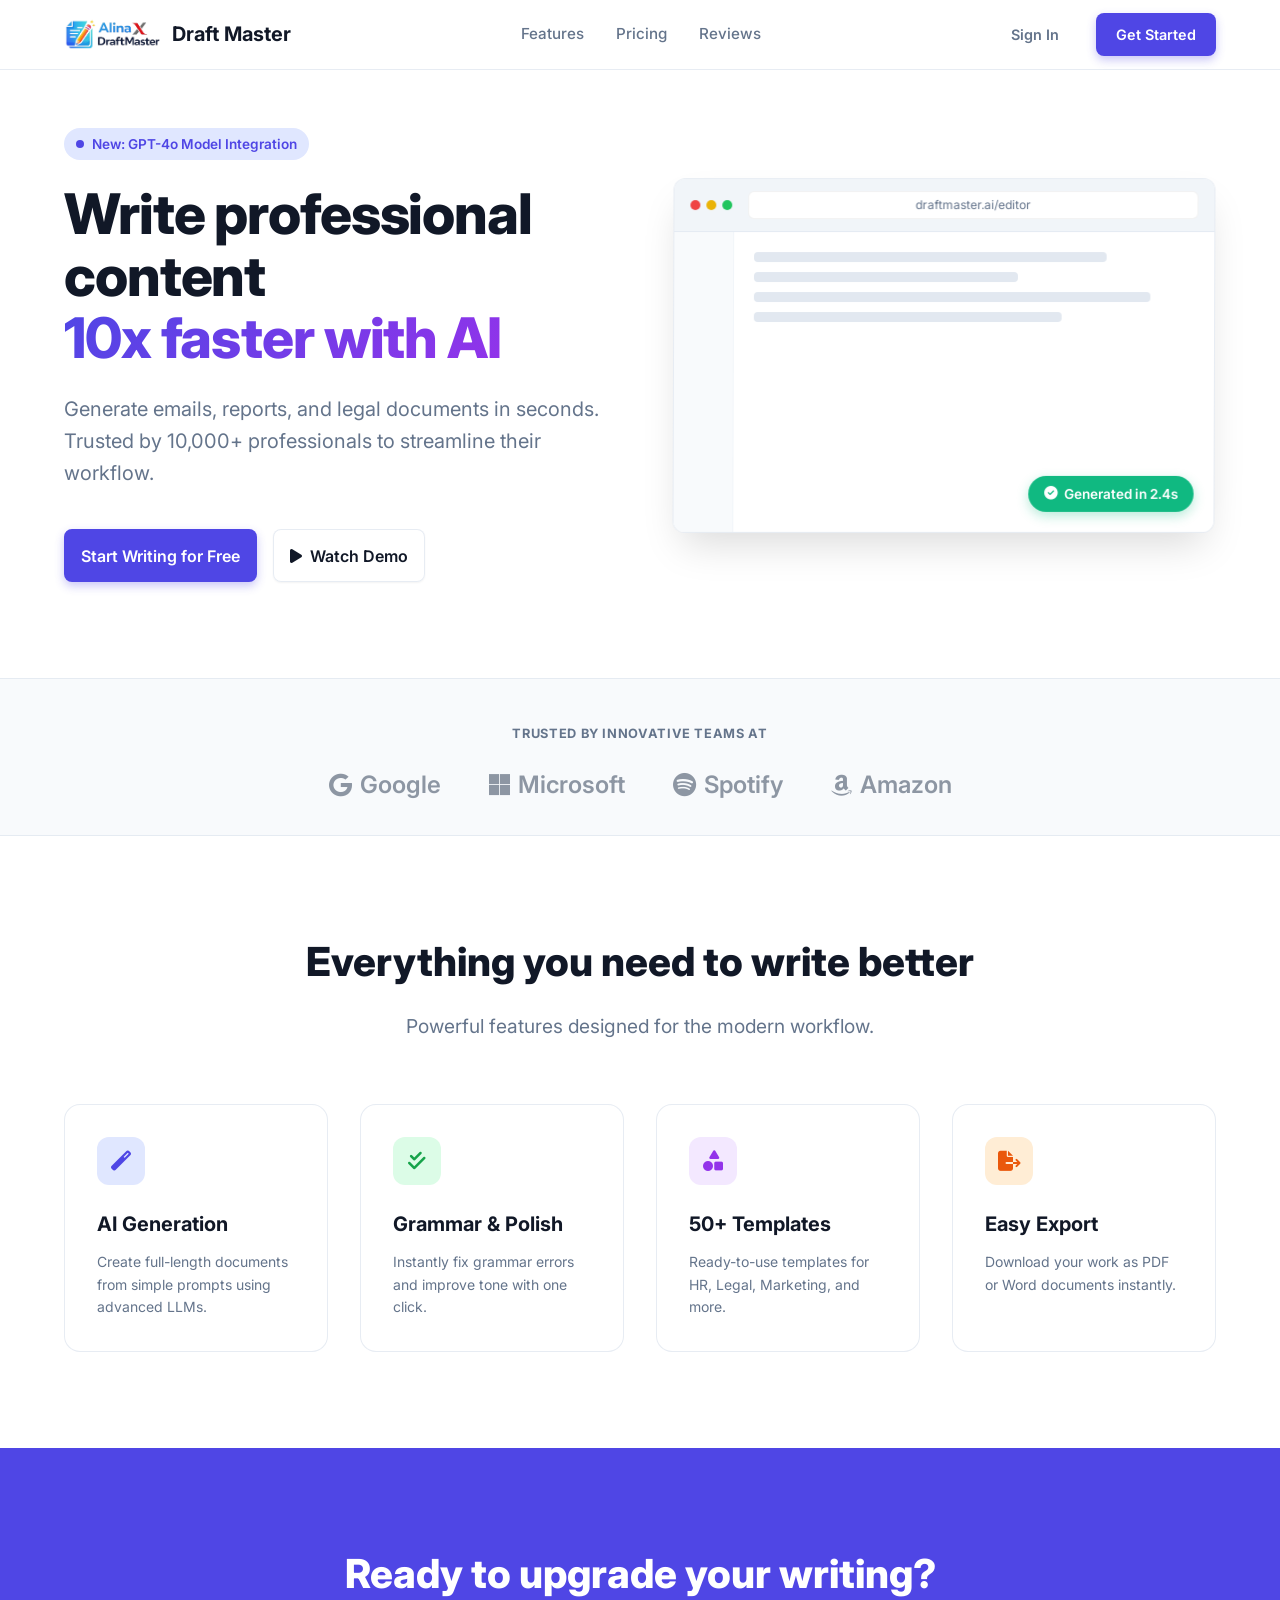
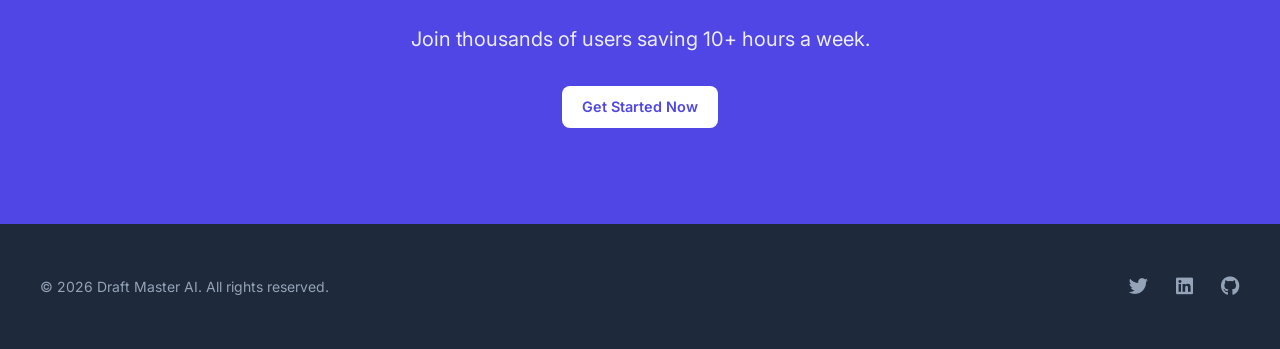
==== commit 544ffd71: "updated UI/UX and login page" ====
--- a/templates/index.html
+++ b/templates/index.html
@@ -123,7 +123,7 @@
 
     <footer class="main-footer">
         <div class="footer-bottom">
-            <span>&copy; 2025 Draft Master AI. All rights reserved.</span>
+            <span>&copy; 2026 Draft Master AI. All rights reserved.</span>
             <div class="social-icons">
                 <a href="#"><i class="fab fa-twitter"></i></a>
                 <a href="#"><i class="fab fa-linkedin"></i></a>
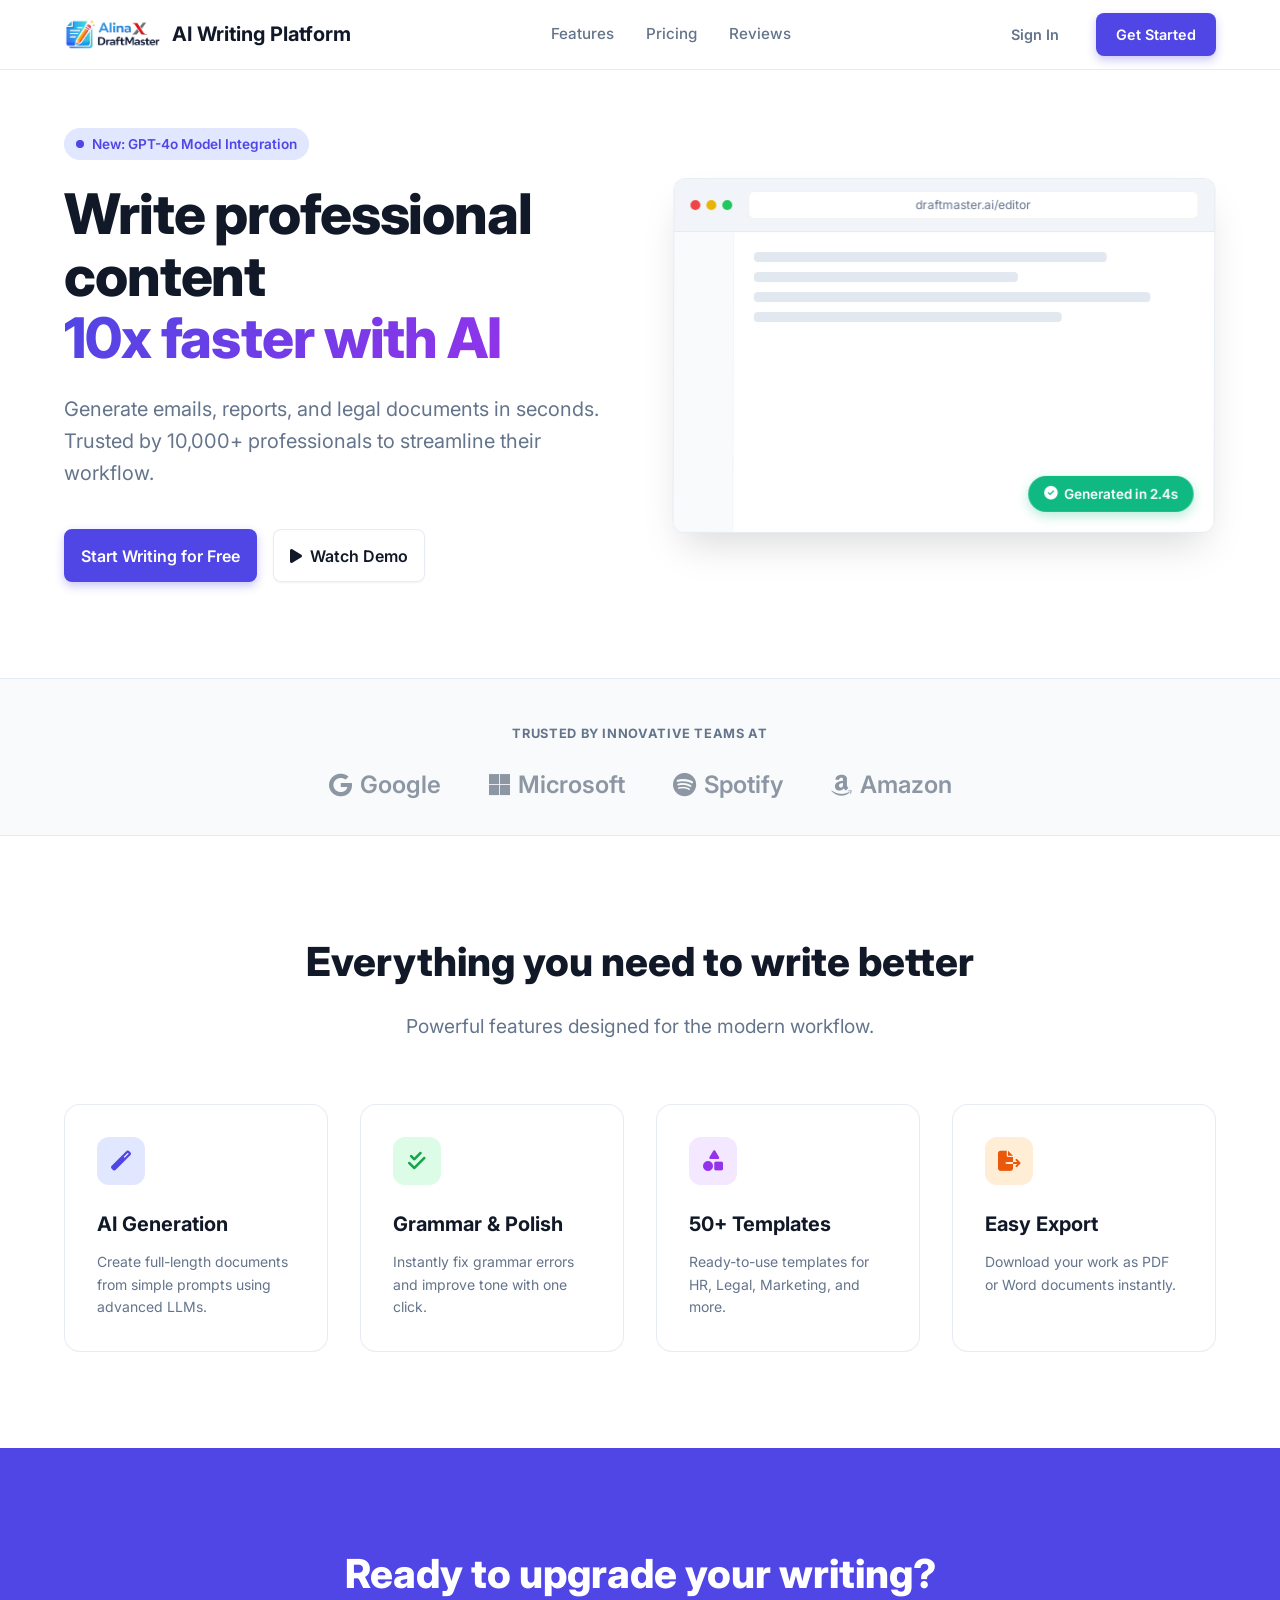
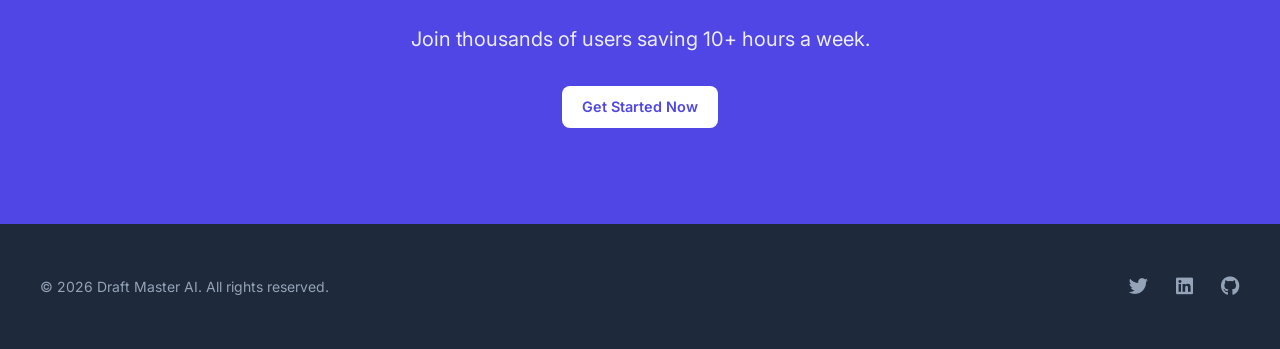
==== commit de84f694: "feat: promptcache_json" ====
--- a/templates/index.html
+++ b/templates/index.html
@@ -16,7 +16,7 @@
             <!-- Updated Logo: Changed from .jpeg to .png to match dashboard -->
             <a href="/" class="logo">
                 <img src="/static/logo.png" alt="Draft Master Logo" style="height: 32px; border-radius: 6px;">
-                Draft Master
+                AI Writing Platform
             </a>
             <div class="nav-links">
                 <a href="#features">Features</a>
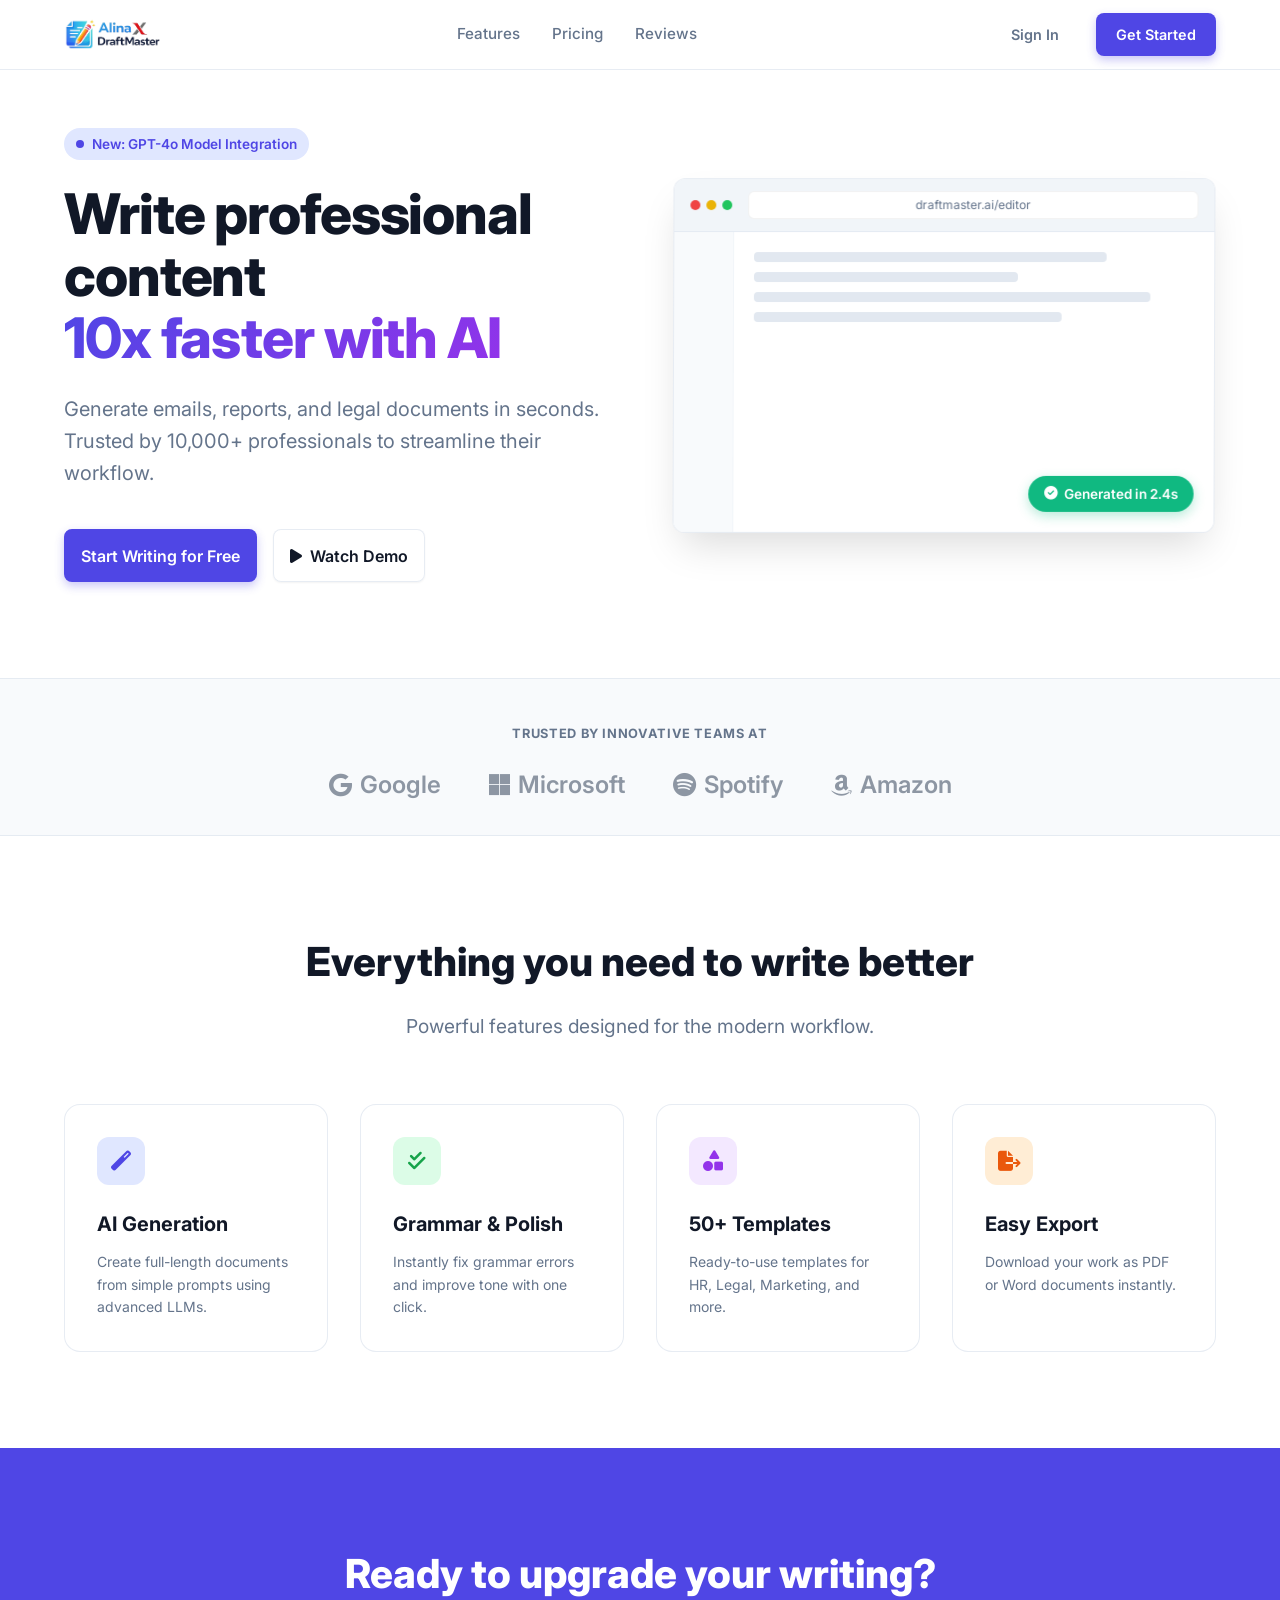
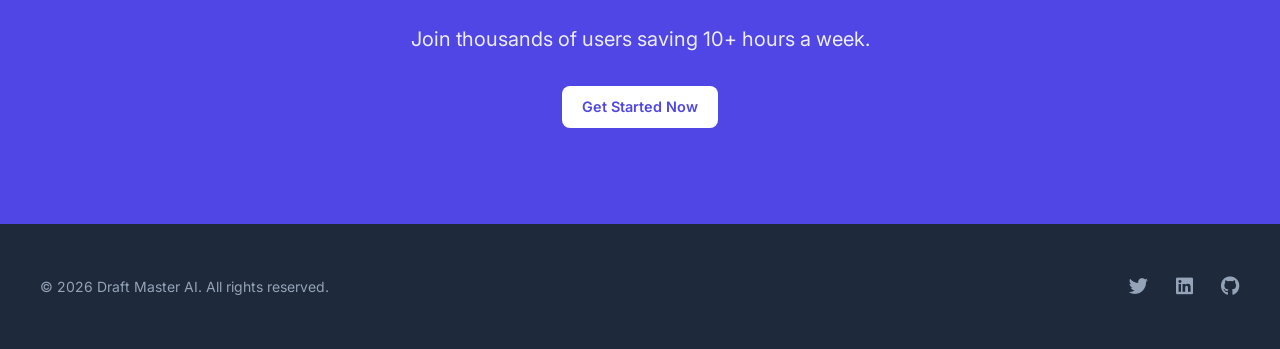
==== commit 70e9c78a: "feat(env):add db url" ====
--- a/templates/index.html
+++ b/templates/index.html
@@ -16,7 +16,6 @@
             <!-- Updated Logo: Changed from .jpeg to .png to match dashboard -->
             <a href="/" class="logo">
                 <img src="/static/logo.png" alt="Draft Master Logo" style="height: 32px; border-radius: 6px;">
-                AI Writing Platform
             </a>
             <div class="nav-links">
                 <a href="#features">Features</a>
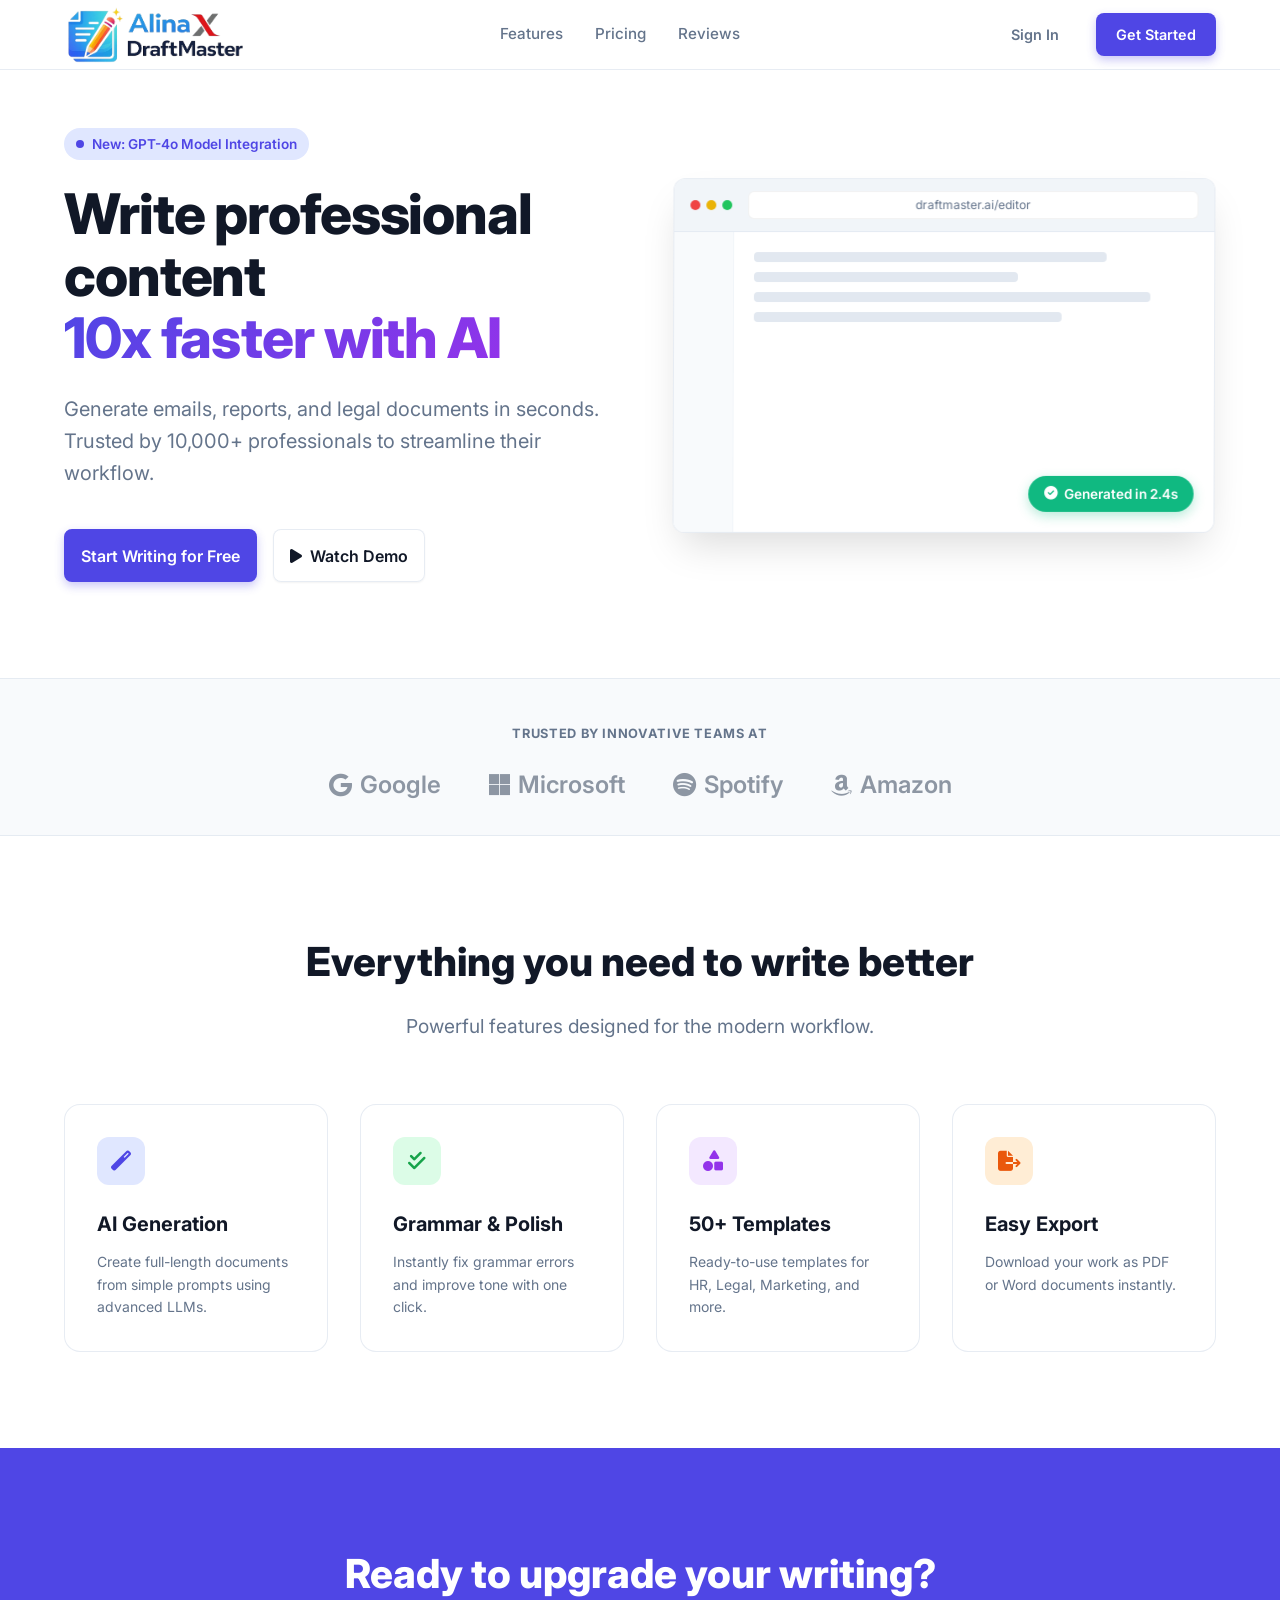
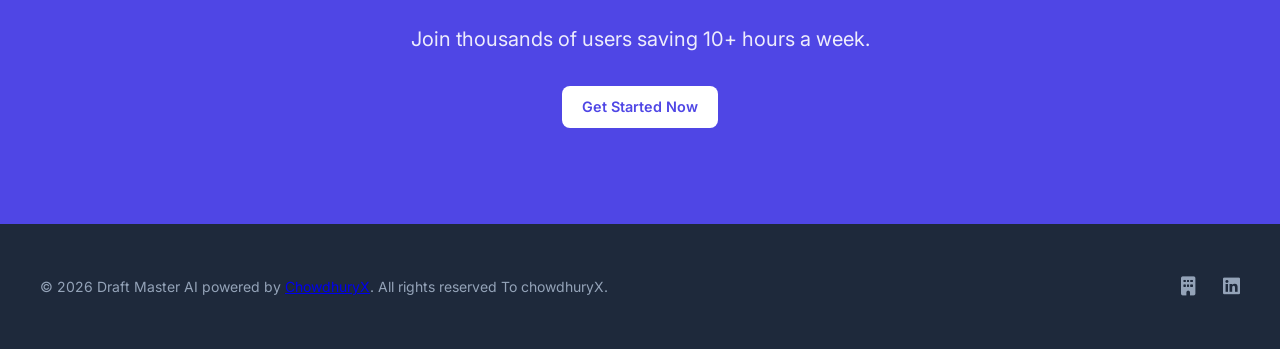
==== commit d290b19d: "stlye(logo):increased logo size" ====
--- a/templates/index.html
+++ b/templates/index.html
@@ -15,7 +15,7 @@
         <div class="nav-container">
             <!-- Updated Logo: Changed from .jpeg to .png to match dashboard -->
             <a href="/" class="logo">
-                <img src="/static/logo.png" alt="Draft Master Logo" style="height: 32px; border-radius: 6px;">
+                <img src="/static/logo.png" alt="Draft Master Logo" style="height: 60px; border-radius: 6px;">
             </a>
             <div class="nav-links">
                 <a href="#features">Features</a>
@@ -122,11 +122,10 @@
 
     <footer class="main-footer">
         <div class="footer-bottom">
-            <span>&copy; 2026 Draft Master AI. All rights reserved.</span>
+            <span>&copy; 2026 Draft Master AI powered by <a href="https://chowdhuryx.com/"><b></b>ChowdhuryX</b></a>. All rights reserved To chowdhuryX.</span>
             <div class="social-icons">
-                <a href="#"><i class="fab fa-twitter"></i></a>
-                <a href="#"><i class="fab fa-linkedin"></i></a>
-                <a href="#"><i class="fab fa-github"></i></a>
+                <a href="https://chowdhuryx.com/"><i class="fa fa-building" aria-hidden="true"></i></a>
+                <a href="https://www.linkedin.com/company/chowdhuryx/posts/?feedView=all"><i class="fab fa-linkedin"></i></a>
             </div>
         </div>
     </footer>
--- a/static/css/style.css
+++ b/static/css/style.css
@@ -245,7 +245,8 @@
 
 /* Landing Features & Footer */
 .trusted-section {
-    text-align: center; padding: 2rem 1.5rem;
+    text-align: center; 
+    padding: 2rem 1.5rem;
     background: #f8fafc; border-top: 1px solid var(--border);
     border-bottom: 1px solid var(--border);
 }
